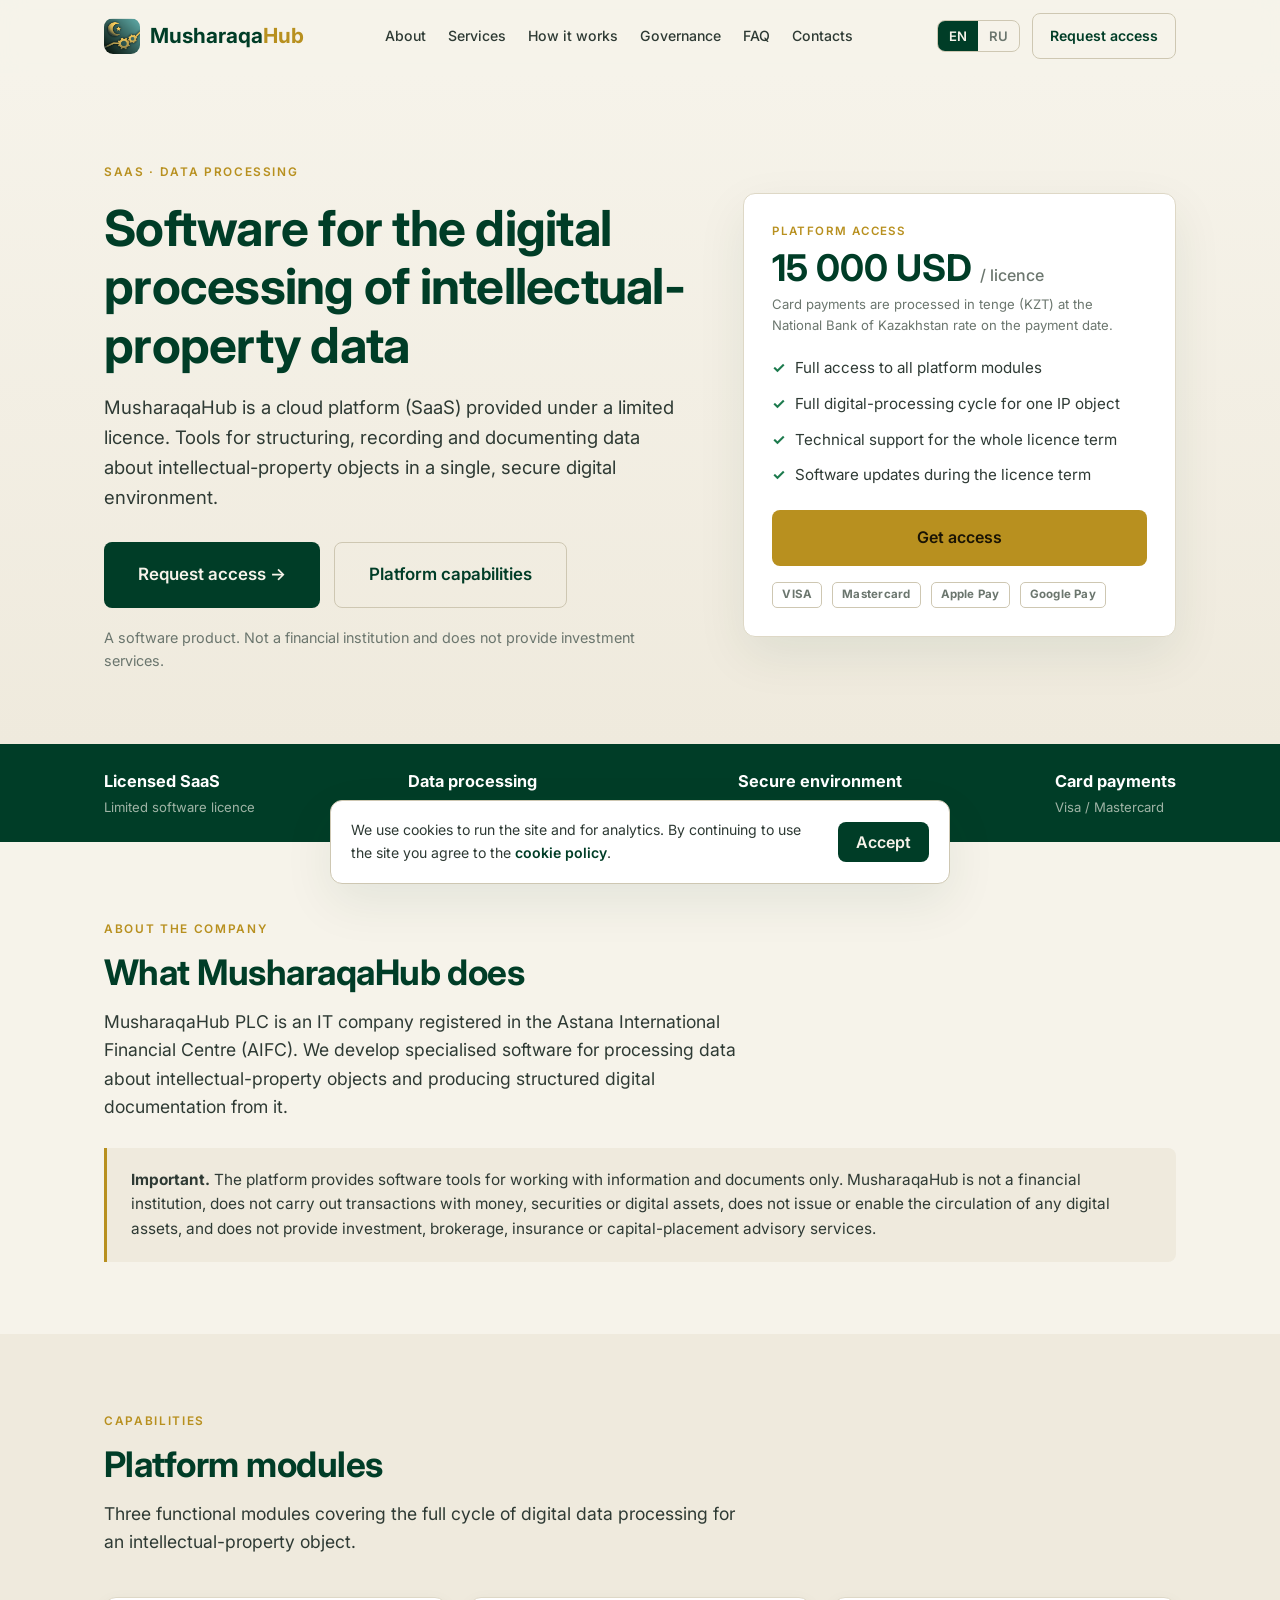
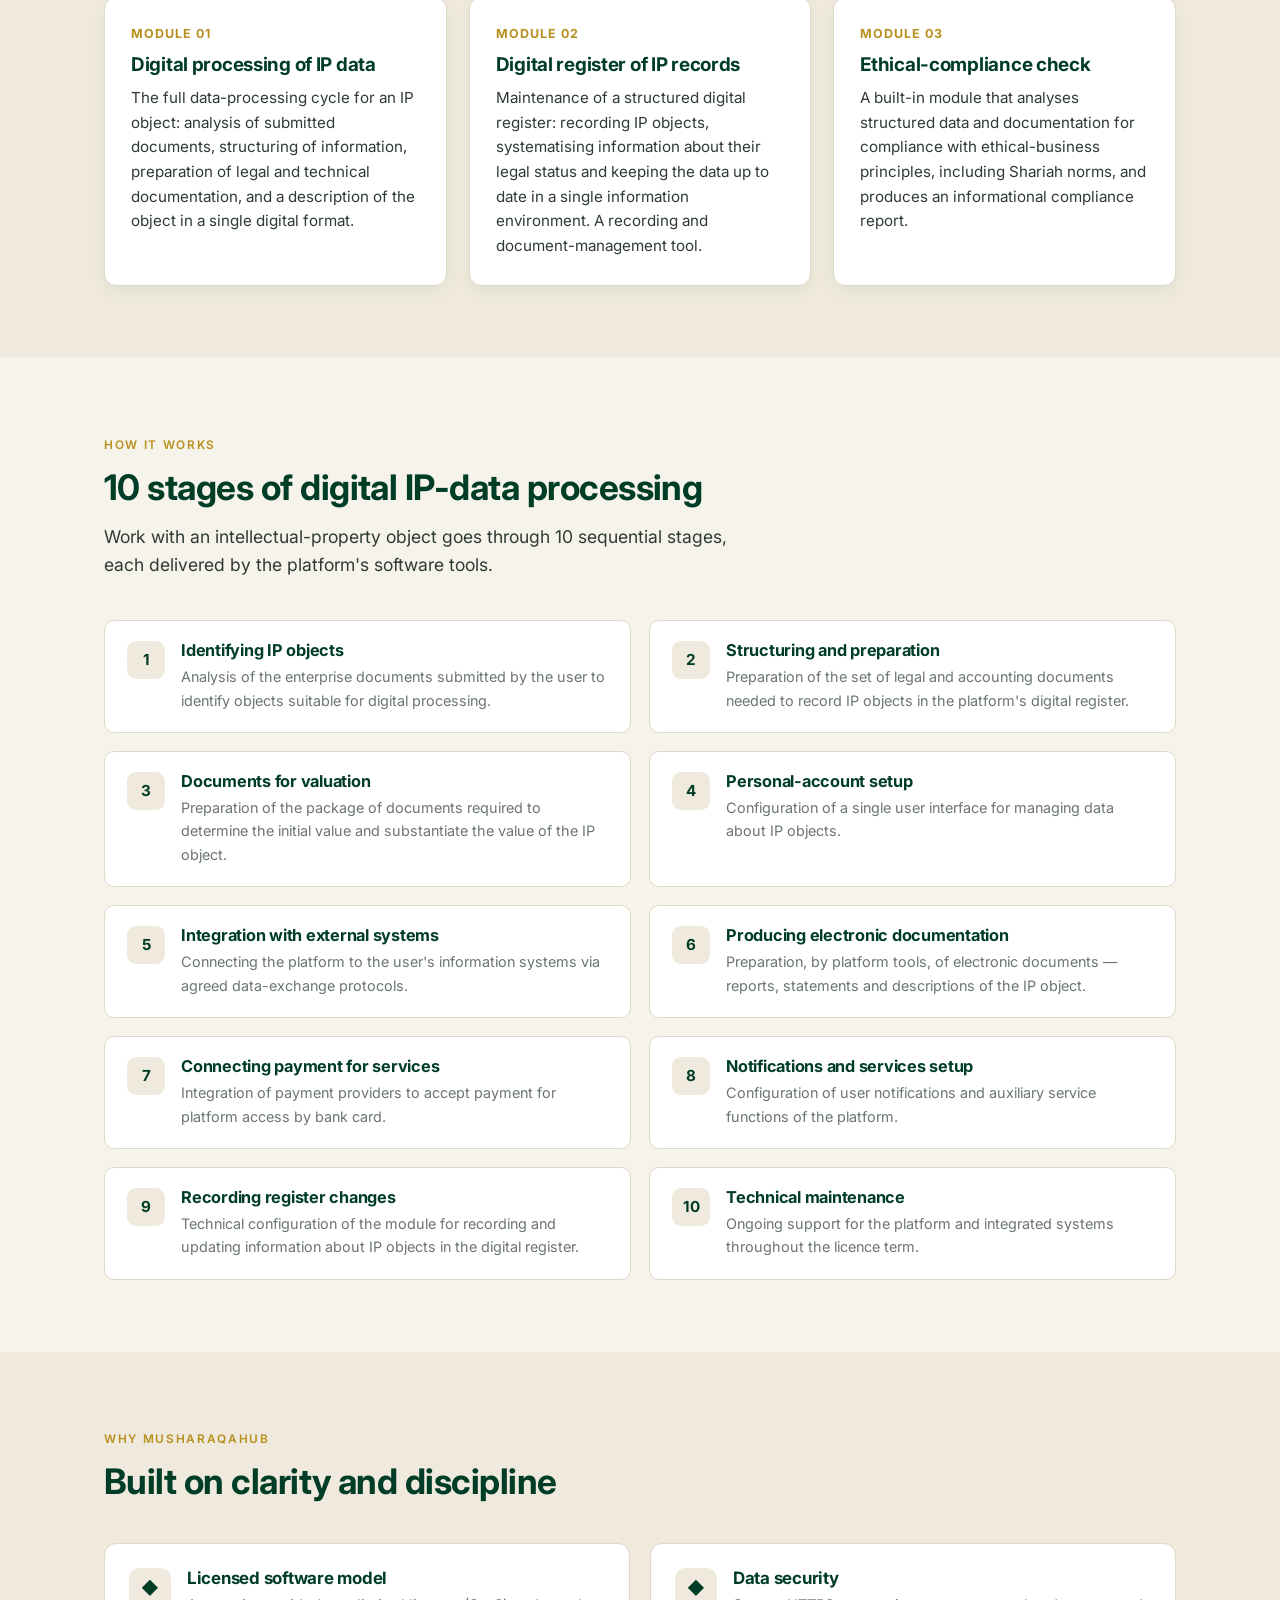
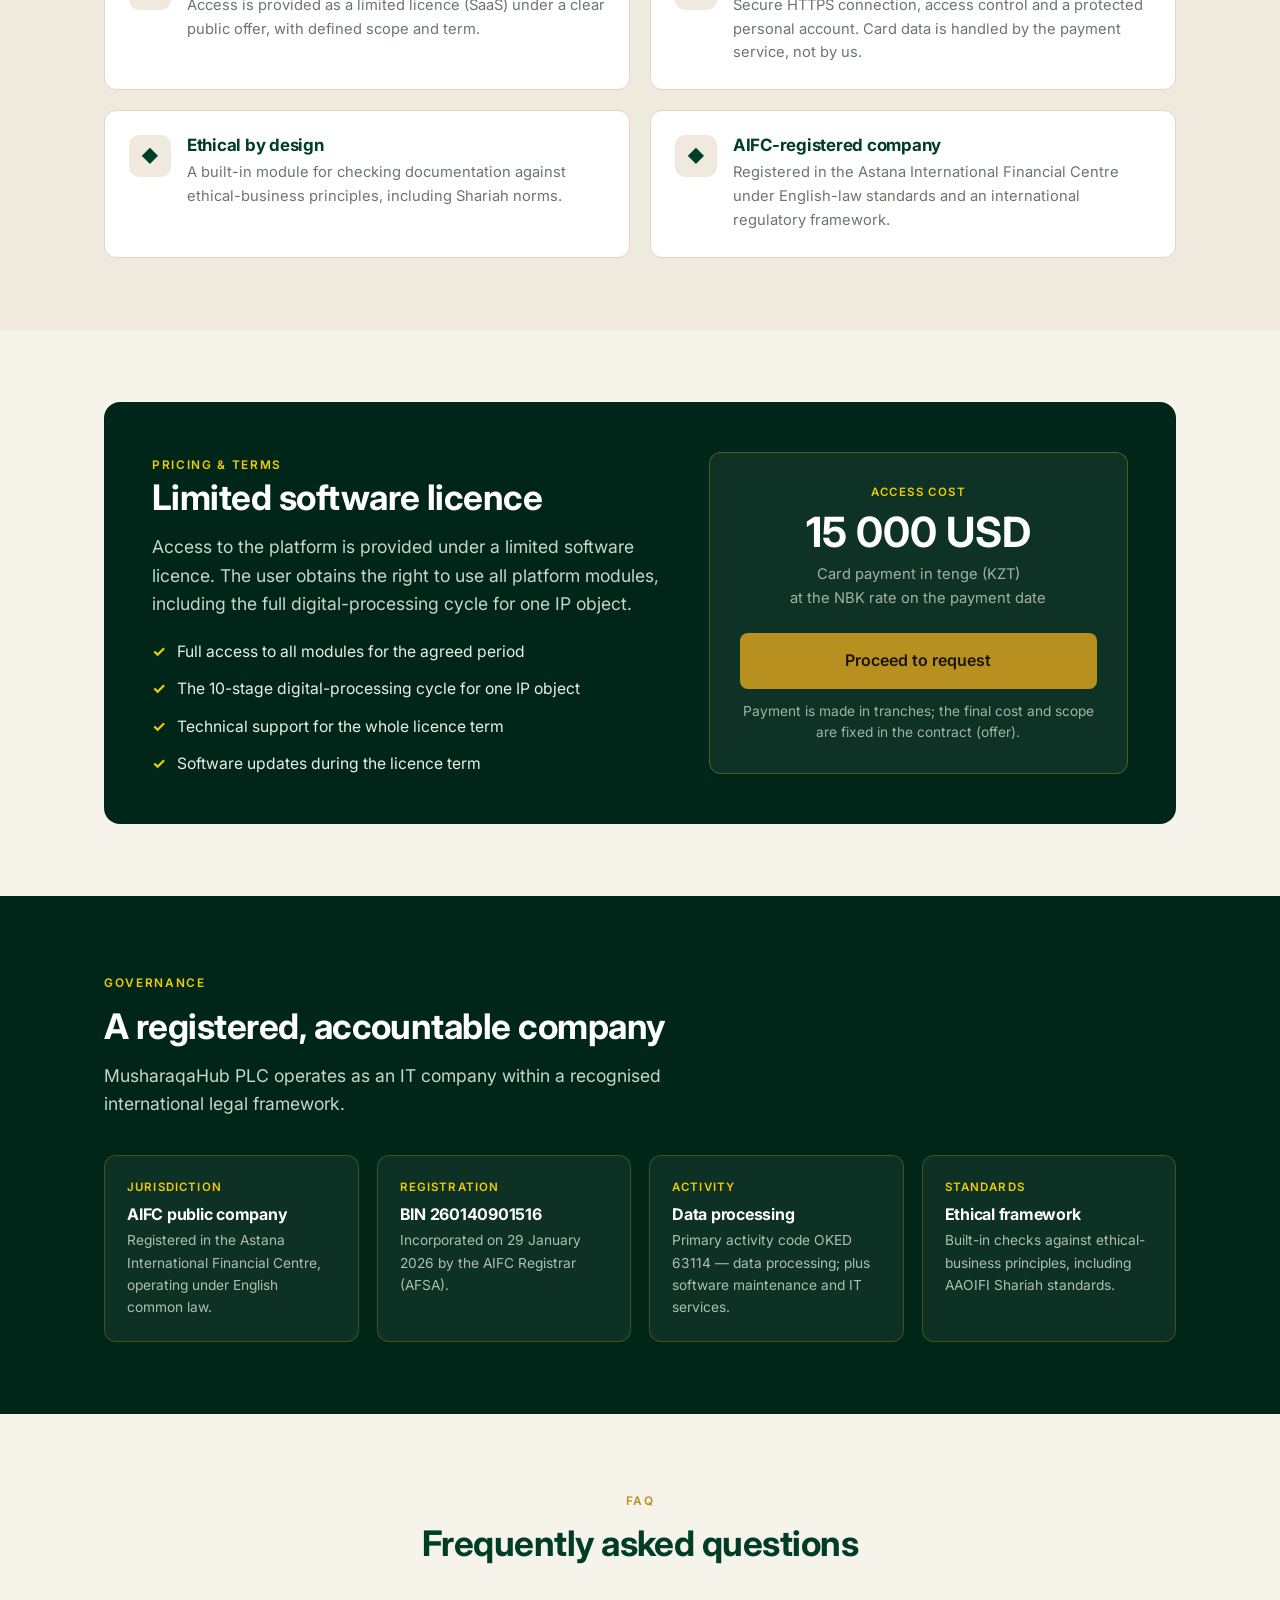
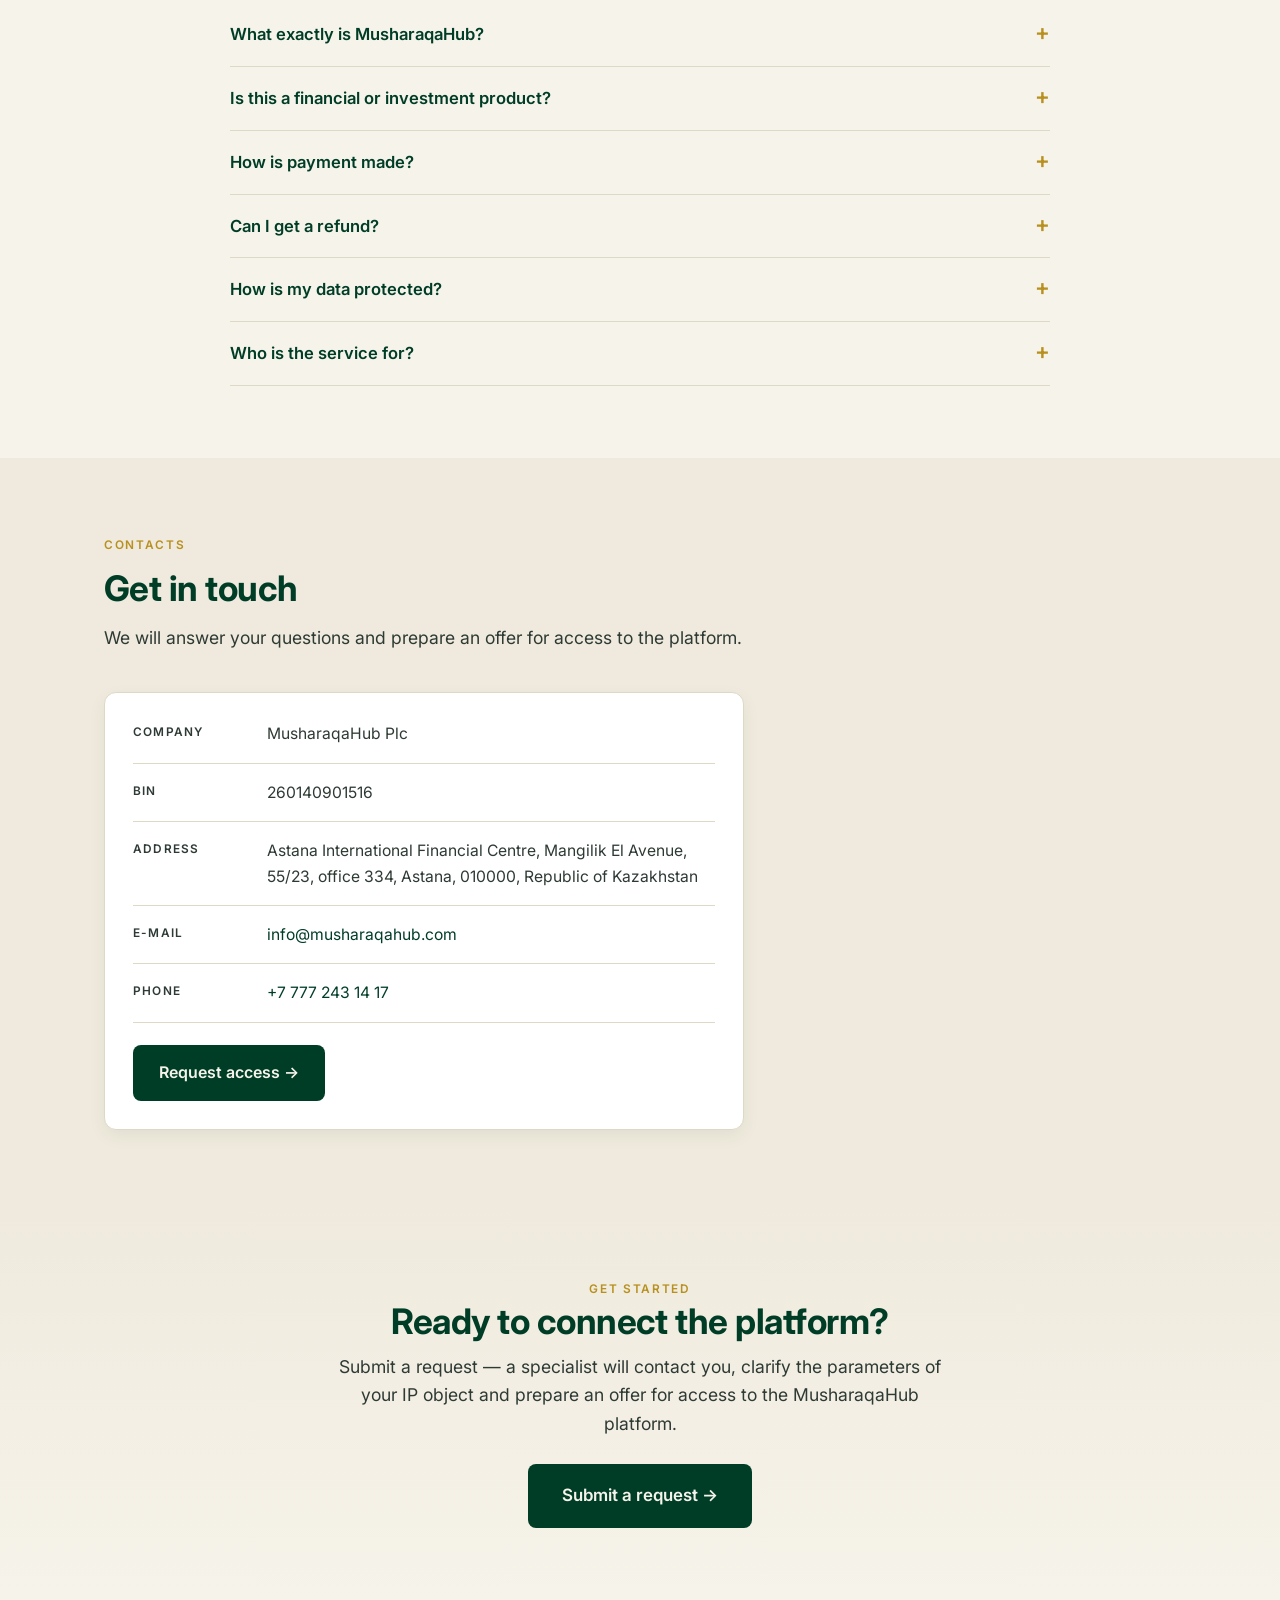
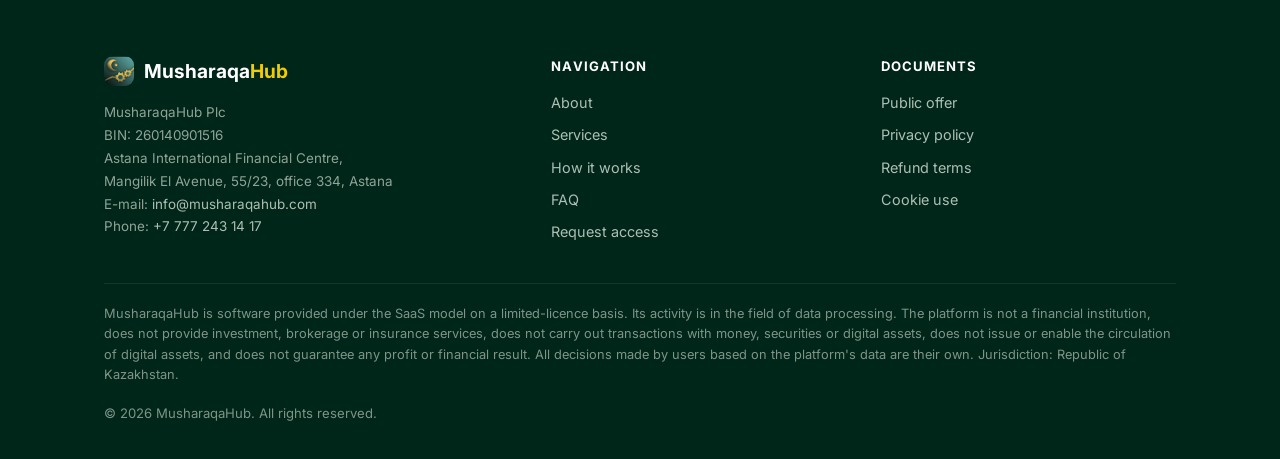
==== index.html @ 83fa915f "Add files via upload" ====
<!doctype html>
<html lang="en">
<head>
<meta charset="utf-8">
<meta name="viewport" content="width=device-width, initial-scale=1">
<title data-i18n="meta.title">MusharaqaHub — Software for data processing and IP structuring</title>
<meta name="description" data-i18n-meta="meta.desc" content="MusharaqaHub is cloud software (SaaS) for structuring, recording and documenting data about intellectual-property objects in a single secure environment.">
<link rel="icon" href="logo-icon.png" type="image/png">
<link rel="preconnect" href="https://fonts.googleapis.com">
<link rel="preconnect" href="https://fonts.gstatic.com" crossorigin>
<link href="https://fonts.googleapis.com/css2?family=Inter:wght@400;500;600;700&display=swap" rel="stylesheet">
<link rel="stylesheet" href="styles.css">
<meta property="og:title" content="MusharaqaHub — Software for data processing and IP structuring">
<meta property="og:description" content="Cloud SaaS for structuring and documenting data about intellectual-property objects.">
<meta property="og:type" content="website">
<meta property="og:url" content="https://www.musharaqahub.com/">
</head>
<body>

<header class="site" id="top">
  <div class="shell nav">
    <a href="#top" class="brand"><img class="mark" src="logo-icon.png" alt=""><span class="bn">Musharaqa<b>Hub</b></span></a>
    <nav class="nav-links" id="navlinks">
      <a href="#about" data-i18n="nav.about">About</a>
      <a href="#services" data-i18n="nav.services">Services</a>
      <a href="#process" data-i18n="nav.process">How it works</a>
      <a href="#governance" data-i18n="nav.governance">Governance</a>
      <a href="#faq" data-i18n="nav.faq">FAQ</a>
      <a href="#contacts" data-i18n="nav.contacts">Contacts</a>
    </nav>
    <div class="nav-cta">
      <div class="lang-switch">
        <button type="button" data-lang="en" class="active" onclick="setLang('en')">EN</button>
        <button type="button" data-lang="ru" onclick="setLang('ru')">RU</button>
      </div>
      <a href="order.html" class="btn btn-ghost" data-i18n="nav.cta">Request access</a>
      <button class="menu-btn" aria-label="Menu" onclick="document.getElementById('navlinks').classList.toggle('open')"><span></span><span></span><span></span></button>
    </div>
  </div>
</header>

<!-- HERO -->
<section class="hero">
  <div class="shell hero-grid">
    <div>
      <span class="eyebrow" data-i18n="hero.eyebrow">SaaS · Data processing</span>
      <h1 data-i18n="hero.h1">Software for the digital processing of intellectual-property data</h1>
      <p class="lead" data-i18n="hero.lead">MusharaqaHub is a cloud platform (SaaS) provided under a limited licence. Tools for structuring, recording and documenting data about intellectual-property objects in a single, secure digital environment.</p>
      <div class="hero-actions">
        <a href="order.html" class="btn btn-primary btn-lg" data-i18n="hero.cta1">Request access →</a>
        <a href="#services" class="btn btn-ghost btn-lg" data-i18n="hero.cta2">Platform capabilities</a>
      </div>
      <p class="hero-note" data-i18n="hero.note">A software product. Not a financial institution and does not provide investment services.</p>
    </div>
    <div class="hero-card">
      <div class="k" data-i18n="card.k">Platform access</div>
      <div class="price">15 000 USD <small data-i18n="card.per">/ licence</small></div>
      <div class="hint" data-i18n="card.cur">Card payments are processed in tenge (KZT) at the National Bank of Kazakhstan rate on the payment date.</div>
      <ul>
        <li data-i18n="card.li1">Full access to all platform modules</li>
        <li data-i18n="card.li2">Full digital-processing cycle for one IP object</li>
        <li data-i18n="card.li3">Technical support for the whole licence term</li>
        <li data-i18n="card.li4">Software updates during the licence term</li>
      </ul>
      <a href="order.html" class="btn btn-gold btn-block" data-i18n="card.btn">Get access</a>
      <div class="pay-badges"><span class="pb">VISA</span><span class="pb">Mastercard</span><span class="pb">Apple&nbsp;Pay</span><span class="pb">Google&nbsp;Pay</span></div>
    </div>
  </div>
</section>

<!-- TRUST STRIP -->
<div class="strip">
  <div class="shell">
    <div class="item"><b data-i18n="strip.1t">Licensed SaaS</b><span data-i18n="strip.1s">Limited software licence</span></div>
    <div class="item"><b data-i18n="strip.2t">Data processing</b><span data-i18n="strip.2s">Structuring & documentation</span></div>
    <div class="item"><b data-i18n="strip.3t">Secure environment</b><span data-i18n="strip.3s">HTTPS, access control</span></div>
    <div class="item"><b data-i18n="strip.4t">Card payments</b><span data-i18n="strip.4s">Visa / Mastercard</span></div>
  </div>
</div>

<!-- ABOUT -->
<section id="about">
  <div class="shell">
    <div class="block-head">
      <span class="eyebrow" data-i18n="about.eyebrow">About the company</span>
      <h2 data-i18n="about.h2">What MusharaqaHub does</h2>
      <p class="lead" data-i18n="about.lead">MusharaqaHub PLC is an IT company registered in the Astana International Financial Centre (AIFC). We develop specialised software for processing data about intellectual-property objects and producing structured digital documentation from it.</p>
    </div>
    <div class="callout">
      <p data-i18n="about.callout"><strong>Important.</strong> The platform provides software tools for working with information and documents only. MusharaqaHub is not a financial institution, does not carry out transactions with money, securities or digital assets, does not issue or enable the circulation of any digital assets, and does not provide investment, brokerage, insurance or capital-placement advisory services.</p>
    </div>
  </div>
</section>

<!-- SERVICES -->
<section id="services" style="background:var(--paper-2)">
  <div class="shell">
    <div class="block-head">
      <span class="eyebrow" data-i18n="serv.eyebrow">Capabilities</span>
      <h2 data-i18n="serv.h2">Platform modules</h2>
      <p class="lead" data-i18n="serv.lead">Three functional modules covering the full cycle of digital data processing for an intellectual-property object.</p>
    </div>
    <div class="cards">
      <div class="card">
        <div class="num" data-i18n="serv.m1n">MODULE 01</div>
        <h3 data-i18n="serv.m1h">Digital processing of IP data</h3>
        <p data-i18n="serv.m1p">The full data-processing cycle for an IP object: analysis of submitted documents, structuring of information, preparation of legal and technical documentation, and a description of the object in a single digital format.</p>
      </div>
      <div class="card">
        <div class="num" data-i18n="serv.m2n">MODULE 02</div>
        <h3 data-i18n="serv.m2h">Digital register of IP records</h3>
        <p data-i18n="serv.m2p">Maintenance of a structured digital register: recording IP objects, systematising information about their legal status and keeping the data up to date in a single information environment. A recording and document-management tool.</p>
      </div>
      <div class="card">
        <div class="num" data-i18n="serv.m3n">MODULE 03</div>
        <h3 data-i18n="serv.m3h">Ethical-compliance check</h3>
        <p data-i18n="serv.m3p">A built-in module that analyses structured data and documentation for compliance with ethical-business principles, including Shariah norms, and produces an informational compliance report.</p>
      </div>
    </div>
  </div>
</section>

<!-- PROCESS -->
<section id="process">
  <div class="shell">
    <div class="block-head">
      <span class="eyebrow" data-i18n="proc.eyebrow">How it works</span>
      <h2 data-i18n="proc.h2">10 stages of digital IP-data processing</h2>
      <p class="lead" data-i18n="proc.lead">Work with an intellectual-property object goes through 10 sequential stages, each delivered by the platform's software tools.</p>
    </div>
    <div class="steps">
      <div class="step"><div class="n">1</div><div><h3 data-i18n="proc.s1h">Identifying IP objects</h3><p data-i18n="proc.s1p">Analysis of the enterprise documents submitted by the user to identify objects suitable for digital processing.</p></div></div>
      <div class="step"><div class="n">2</div><div><h3 data-i18n="proc.s2h">Structuring and preparation</h3><p data-i18n="proc.s2p">Preparation of the set of legal and accounting documents needed to record IP objects in the platform's digital register.</p></div></div>
      <div class="step"><div class="n">3</div><div><h3 data-i18n="proc.s3h">Documents for valuation</h3><p data-i18n="proc.s3p">Preparation of the package of documents required to determine the initial value and substantiate the value of the IP object.</p></div></div>
      <div class="step"><div class="n">4</div><div><h3 data-i18n="proc.s4h">Personal-account setup</h3><p data-i18n="proc.s4p">Configuration of a single user interface for managing data about IP objects.</p></div></div>
      <div class="step"><div class="n">5</div><div><h3 data-i18n="proc.s5h">Integration with external systems</h3><p data-i18n="proc.s5p">Connecting the platform to the user's information systems via agreed data-exchange protocols.</p></div></div>
      <div class="step"><div class="n">6</div><div><h3 data-i18n="proc.s6h">Producing electronic documentation</h3><p data-i18n="proc.s6p">Preparation, by platform tools, of electronic documents — reports, statements and descriptions of the IP object.</p></div></div>
      <div class="step"><div class="n">7</div><div><h3 data-i18n="proc.s7h">Connecting payment for services</h3><p data-i18n="proc.s7p">Integration of payment providers to accept payment for platform access by bank card.</p></div></div>
      <div class="step"><div class="n">8</div><div><h3 data-i18n="proc.s8h">Notifications and services setup</h3><p data-i18n="proc.s8p">Configuration of user notifications and auxiliary service functions of the platform.</p></div></div>
      <div class="step"><div class="n">9</div><div><h3 data-i18n="proc.s9h">Recording register changes</h3><p data-i18n="proc.s9p">Technical configuration of the module for recording and updating information about IP objects in the digital register.</p></div></div>
      <div class="step"><div class="n">10</div><div><h3 data-i18n="proc.s10h">Technical maintenance</h3><p data-i18n="proc.s10p">Ongoing support for the platform and integrated systems throughout the licence term.</p></div></div>
    </div>
  </div>
</section>

<!-- WHY -->
<section id="why" style="background:var(--paper-2)">
  <div class="shell">
    <div class="block-head">
      <span class="eyebrow" data-i18n="why.eyebrow">Why MusharaqaHub</span>
      <h2 data-i18n="why.h2">Built on clarity and discipline</h2>
    </div>
    <div class="why-grid">
      <div class="why-item"><div class="ic">◆</div><div><h3 data-i18n="why.1h">Licensed software model</h3><p data-i18n="why.1p">Access is provided as a limited licence (SaaS) under a clear public offer, with defined scope and term.</p></div></div>
      <div class="why-item"><div class="ic">◆</div><div><h3 data-i18n="why.2h">Data security</h3><p data-i18n="why.2p">Secure HTTPS connection, access control and a protected personal account. Card data is handled by the payment service, not by us.</p></div></div>
      <div class="why-item"><div class="ic">◆</div><div><h3 data-i18n="why.3h">Ethical by design</h3><p data-i18n="why.3p">A built-in module for checking documentation against ethical-business principles, including Shariah norms.</p></div></div>
      <div class="why-item"><div class="ic">◆</div><div><h3 data-i18n="why.4h">AIFC-registered company</h3><p data-i18n="why.4p">Registered in the Astana International Financial Centre under English-law standards and an international regulatory framework.</p></div></div>
    </div>
  </div>
</section>

<!-- PRICE -->
<section id="price">
  <div class="shell">
    <div class="price-wrap">
      <div>
        <span class="eyebrow" style="color:var(--gold-soft)" data-i18n="price.eyebrow">Pricing & terms</span>
        <h2 data-i18n="price.h2">Limited software licence</h2>
        <p class="lead" data-i18n="price.lead">Access to the platform is provided under a limited software licence. The user obtains the right to use all platform modules, including the full digital-processing cycle for one IP object.</p>
        <ul>
          <li data-i18n="price.li1">Full access to all modules for the agreed period</li>
          <li data-i18n="price.li2">The 10-stage digital-processing cycle for one IP object</li>
          <li data-i18n="price.li3">Technical support for the whole licence term</li>
          <li data-i18n="price.li4">Software updates during the licence term</li>
        </ul>
      </div>
      <div class="price-box">
        <div class="k" style="color:var(--gold-soft);font-size:.72rem;letter-spacing:.12em;text-transform:uppercase;font-weight:600" data-i18n="price.boxk">Access cost</div>
        <div class="big" style="margin-top:10px">15 000 USD</div>
        <div class="cur" data-i18n="price.boxcur">Card payment in tenge (KZT)<br>at the NBK rate on the payment date</div>
        <a href="order.html" class="btn btn-gold btn-block" data-i18n="price.boxbtn">Proceed to request</a>
        <div class="small" style="color:#9FB4A6;margin-top:12px" data-i18n="price.boxnote">Payment is made in tranches; the final cost and scope are fixed in the contract (offer).</div>
      </div>
    </div>
  </div>
</section>

<!-- GOVERNANCE -->
<section id="governance" class="gov">
  <div class="shell">
    <div class="block-head">
      <span class="eyebrow" style="color:var(--gold-soft)" data-i18n="gov.eyebrow">Governance</span>
      <h2 data-i18n="gov.h2">A registered, accountable company</h2>
      <p class="lead" data-i18n="gov.lead">MusharaqaHub PLC operates as an IT company within a recognised international legal framework.</p>
    </div>
    <div class="gov-grid">
      <div class="gov-card"><div class="k" data-i18n="gov.c1k">Jurisdiction</div><h3 data-i18n="gov.c1h">AIFC public company</h3><p data-i18n="gov.c1p">Registered in the Astana International Financial Centre, operating under English common law.</p></div>
      <div class="gov-card"><div class="k" data-i18n="gov.c2k">Registration</div><h3 data-i18n="gov.c2h">BIN 260140901516</h3><p data-i18n="gov.c2p">Incorporated on 29 January 2026 by the AIFC Registrar (AFSA).</p></div>
      <div class="gov-card"><div class="k" data-i18n="gov.c3k">Activity</div><h3 data-i18n="gov.c3h">Data processing</h3><p data-i18n="gov.c3p">Primary activity code OKED 63114 — data processing; plus software maintenance and IT services.</p></div>
      <div class="gov-card"><div class="k" data-i18n="gov.c4k">Standards</div><h3 data-i18n="gov.c4h">Ethical framework</h3><p data-i18n="gov.c4p">Built-in checks against ethical-business principles, including AAOIFI Shariah standards.</p></div>
    </div>
  </div>
</section>

<!-- FAQ -->
<section id="faq">
  <div class="shell">
    <div class="block-head" style="text-align:center;margin:0 auto">
      <span class="eyebrow" data-i18n="faq.eyebrow">FAQ</span>
      <h2 data-i18n="faq.h2">Frequently asked questions</h2>
    </div>
    <div class="faq">
      <details><summary data-i18n="faq.q1">What exactly is MusharaqaHub?</summary><p data-i18n="faq.a1">It is cloud software (SaaS) provided under a limited licence. It gives you tools to structure, record and document data about intellectual-property objects. It is a software product, not a financial service.</p></details>
      <details><summary data-i18n="faq.q2">Is this a financial or investment product?</summary><p data-i18n="faq.a2">No. The platform does not carry out transactions with money, securities or digital assets, does not issue or circulate digital assets, and does not provide investment or brokerage services. All decisions a user makes based on the data are their own.</p></details>
      <details><summary data-i18n="faq.q3">How is payment made?</summary><p data-i18n="faq.a3">By bank card (Visa, Mastercard) through internet acquiring. Card payments are processed in tenge (KZT) at the National Bank of Kazakhstan rate on the payment date. Payment can be made in tranches by agreement.</p></details>
      <details><summary data-i18n="faq.q4">Can I get a refund?</summary><p data-i18n="faq.a4">Yes, under the conditions set out in our Refund Terms — in full before access is granted, and pro rata for work already performed thereafter. Refunds are made to the same bank card.</p></details>
      <details><summary data-i18n="faq.q5">How is my data protected?</summary><p data-i18n="faq.a5">Data is transmitted over a secure HTTPS connection with access control and a protected personal account. Bank-card data is handled by the payment service and is not stored by us.</p></details>
      <details><summary data-i18n="faq.q6">Who is the service for?</summary><p data-i18n="faq.a6">Individuals, sole proprietors and companies that need to structure and document data about their intellectual-property objects.</p></details>
    </div>
  </div>
</section>

<!-- CONTACTS -->
<section id="contacts" style="background:var(--paper-2)">
  <div class="shell">
    <div class="block-head">
      <span class="eyebrow" data-i18n="cont.eyebrow">Contacts</span>
      <h2 data-i18n="cont.h2">Get in touch</h2>
      <p class="lead" data-i18n="cont.lead">We will answer your questions and prepare an offer for access to the platform.</p>
    </div>
    <div class="contact-grid">
      <div class="contact-info">
        <div class="row"><div class="k" data-i18n="cont.company">Company</div><div class="v">MusharaqaHub Plc</div></div>
        <div class="row"><div class="k">BIN</div><div class="v">260140901516</div></div>
        <div class="row"><div class="k" data-i18n="cont.addr">Address</div><div class="v" data-i18n="cont.addrv">Astana International Financial Centre, Mangilik El Avenue, 55/23, office 334, Astana, 010000, Republic of Kazakhstan</div></div>
        <div class="row"><div class="k">E-mail</div><div class="v"><a href="mailto:info@musharaqahub.com">info@musharaqahub.com</a></div></div>
        <div class="row"><div class="k" data-i18n="cont.phone">Phone</div><div class="v"><a href="tel:+77772431417">+7 777 243 14 17</a></div></div>
        <div style="margin-top:22px"><a href="order.html" class="btn btn-primary" data-i18n="cont.btn">Request access →</a></div>
      </div>
    </div>
  </div>
</section>

<!-- CTA -->
<section class="cta">
  <div class="shell">
    <span class="eyebrow" data-i18n="cta.eyebrow">Get started</span>
    <h2 data-i18n="cta.h2">Ready to connect the platform?</h2>
    <p class="lead" style="margin:10px auto 0" data-i18n="cta.lead">Submit a request — a specialist will contact you, clarify the parameters of your IP object and prepare an offer for access to the MusharaqaHub platform.</p>
    <div style="margin-top:26px"><a href="order.html" class="btn btn-primary btn-lg" data-i18n="cta.btn">Submit a request →</a></div>
  </div>
</section>

<!-- FOOTER -->
<footer class="site">
  <div class="shell">
    <div class="cols">
      <div>
        <div class="brand" style="font-size:1.2rem"><img class="mark" src="logo-icon.png" alt="" style="width:30px;height:30px"><span class="bn">Musharaqa<b style="color:var(--gold-soft)">Hub</b></span></div>
        <p class="reqs">
          MusharaqaHub Plc<br>
          BIN: 260140901516<br>
          <span data-i18n="foot.addr">Astana International Financial Centre,<br>Mangilik El Avenue, 55/23, office 334, Astana</span><br>
          E-mail: <a href="mailto:info@musharaqahub.com" style="display:inline">info@musharaqahub.com</a><br>
          <span data-i18n="foot.tel">Phone</span>: <a href="tel:+77772431417" style="display:inline">+7 777 243 14 17</a>
        </p>
      </div>
      <div>
        <h4 data-i18n="foot.nav">Navigation</h4>
        <a href="#about" data-i18n="nav.about">About</a>
        <a href="#services" data-i18n="nav.services">Services</a>
        <a href="#process" data-i18n="nav.process">How it works</a>
        <a href="#faq" data-i18n="nav.faq">FAQ</a>
        <a href="order.html" data-i18n="nav.cta">Request access</a>
      </div>
      <div>
        <h4 data-i18n="foot.docs">Documents</h4>
        <a href="oferta.html" data-i18n="foot.offer">Public offer</a>
        <a href="privacy.html" data-i18n="foot.privacy">Privacy policy</a>
        <a href="refund.html" data-i18n="foot.refund">Refund terms</a>
        <a href="privacy.html#cookie" data-i18n="foot.cookie">Cookie use</a>
      </div>
    </div>
    <p class="disclaimer" data-i18n="foot.disc">MusharaqaHub is software provided under the SaaS model on a limited-licence basis. Its activity is in the field of data processing. The platform is not a financial institution, does not provide investment, brokerage or insurance services, does not carry out transactions with money, securities or digital assets, does not issue or enable the circulation of digital assets, and does not guarantee any profit or financial result. All decisions made by users based on the platform's data are their own. Jurisdiction: Republic of Kazakhstan.</p>
    <p class="copy">© 2026 MusharaqaHub. <span data-i18n="foot.rights">All rights reserved.</span></p>
  </div>
</footer>

<div class="cookie" id="cookie">
  <span data-i18n="cookie.txt">We use cookies to run the site and for analytics. By continuing to use the site you agree to the <a href="privacy.html#cookie" style="color:var(--ink);font-weight:600">cookie policy</a>.</span>
  <button class="btn btn-primary" onclick="acceptCookie()" data-i18n="cookie.btn">Accept</button>
</div>

<script>
const RU = {
 "meta.title":"MusharaqaHub — ПО для обработки данных и структурирования ИС",
 "meta.desc":"MusharaqaHub — облачное ПО (SaaS) для структурирования, учёта и документирования данных об объектах интеллектуальной собственности в единой защищённой среде.",
 "nav.about":"О компании","nav.services":"Услуги","nav.process":"Как работает","nav.governance":"Правовой статус","nav.faq":"FAQ","nav.contacts":"Контакты","nav.cta":"Оставить заявку",
 "hero.eyebrow":"SaaS · Обработка данных",
 "hero.h1":"Программное обеспечение для цифровой обработки данных об интеллектуальной собственности",
 "hero.lead":"MusharaqaHub — облачная платформа (SaaS), предоставляемая по модели ограниченной лицензии. Инструменты для структурирования, учёта и документирования данных об объектах интеллектуальной собственности в единой защищённой цифровой среде.",
 "hero.cta1":"Оставить заявку →","hero.cta2":"Возможности платформы",
 "hero.note":"Программный продукт. Не является финансовой организацией и не оказывает инвестиционных услуг.",
 "card.k":"Доступ к платформе","card.per":"/ лицензия",
 "card.cur":"Оплата банковской картой проводится в тенге (KZT) по курсу Национального Банка РК на дату платежа.",
 "card.li1":"Полный доступ ко всем модулям платформы","card.li2":"Полный цикл цифровой обработки одного объекта ИС","card.li3":"Техническая поддержка на весь срок лицензии","card.li4":"Обновления ПО в течение срока лицензии",
 "card.btn":"Оформить доступ",
 "strip.1t":"SaaS по лицензии","strip.1s":"Ограниченная лицензия на ПО","strip.2t":"Обработка данных","strip.2s":"Структурирование и документооборот","strip.3t":"Защищённая среда","strip.3s":"HTTPS, разграничение доступа","strip.4t":"Оплата картой","strip.4s":"Visa / Mastercard",
 "about.eyebrow":"О компании","about.h2":"Чем занимается MusharaqaHub",
 "about.lead":"MusharaqaHUB PLC — IT-компания, зарегистрированная в Международном финансовом центре «Астана» (МФЦА). Мы разрабатываем специализированное программное обеспечение для обработки данных об объектах интеллектуальной собственности и формирования на их основе структурированной цифровой документации.",
 "about.callout":"<strong>Важно.</strong> Платформа предоставляет исключительно программные инструменты для работы с информацией и документами. MusharaqaHub не является финансовой организацией, не осуществляет операций с денежными средствами, ценными бумагами или цифровыми активами, не выпускает и не обеспечивает оборот цифровых активов и не оказывает инвестиционных, брокерских, страховых или консультационных услуг в сфере размещения капитала.",
 "serv.eyebrow":"Возможности","serv.h2":"Модули платформы","serv.lead":"Три функциональных модуля для полного цикла цифровой обработки данных об объекте интеллектуальной собственности.",
 "serv.m1n":"МОДУЛЬ 01","serv.m1h":"Цифровая обработка данных об ИС","serv.m1p":"Полный цикл обработки данных об объекте ИС: анализ предоставленных документов, структурирование информации, подготовка юридической и технической документации, формирование описания объекта в едином цифровом формате.",
 "serv.m2n":"МОДУЛЬ 02","serv.m2h":"Цифровой реестр сведений об ИС","serv.m2p":"Ведение структурированного цифрового реестра: учёт объектов ИС, систематизация сведений об их правовом статусе и актуализация данных в единой информационной среде. Инструмент учёта и документооборота.",
 "serv.m3n":"МОДУЛЬ 03","serv.m3h":"Проверка на соответствие нормам этики","serv.m3p":"Встроенный модуль анализа структурированных данных и документации на соответствие принципам этичного ведения деятельности, включая нормы Шариата, с формированием информационного отчёта о соответствии.",
 "proc.eyebrow":"Как работает","proc.h2":"10 этапов цифровой обработки данных об ИС","proc.lead":"Работа с объектом интеллектуальной собственности проходит через 10 последовательных этапов, каждый из которых реализуется программными средствами платформы.",
 "proc.s1h":"Выявление объектов ИС","proc.s1p":"Анализ предоставленных пользователем документов предприятия для определения объектов, подходящих для цифровой обработки.",
 "proc.s2h":"Структурирование и подготовка","proc.s2p":"Формирование комплекта юридической и учётной документации для внесения сведений об объектах ИС в цифровой реестр платформы.",
 "proc.s3h":"Подготовка документов для оценки","proc.s3p":"Формирование пакета документов, необходимых для определения первоначальной и обоснования стоимости объекта ИС.",
 "proc.s4h":"Настройка личного кабинета","proc.s4p":"Настройка единого пользовательского интерфейса для управления данными об объектах ИС.",
 "proc.s5h":"Интеграция с внешними системами","proc.s5p":"Подключение платформы к информационным системам пользователя по согласованным протоколам обмена данными.",
 "proc.s6h":"Формирование электронной документации","proc.s6p":"Подготовка средствами платформы электронных документов — отчётов, выписок и описаний об объекте ИС.",
 "proc.s7h":"Подключение оплаты услуг","proc.s7p":"Интеграция платёжных провайдеров для приёма оплаты доступа к платформе банковскими картами.",
 "proc.s8h":"Настройка уведомлений и сервисов","proc.s8p":"Конфигурация пользовательских уведомлений и вспомогательных сервисных функций платформы.",
 "proc.s9h":"Учёт изменений в реестре","proc.s9p":"Техническая настройка модуля для учёта и актуализации сведений об объектах ИС в цифровом реестре.",
 "proc.s10h":"Техническое сопровождение","proc.s10p":"Постоянная поддержка работоспособности платформы и интегрированных систем в течение срока действия лицензии.",
 "why.eyebrow":"Почему MusharaqaHub","why.h2":"Построено на ясности и дисциплине",
 "why.1h":"Лицензионная модель ПО","why.1p":"Доступ предоставляется как ограниченная лицензия (SaaS) по прозрачной публичной оферте, с определённым объёмом и сроком.",
 "why.2h":"Безопасность данных","why.2p":"Защищённое соединение HTTPS, разграничение доступа и защищённый личный кабинет. Данные карты обрабатывает платёжный сервис, а не мы.",
 "why.3h":"Этичность по умолчанию","why.3p":"Встроенный модуль проверки документации на соответствие принципам этичного ведения деятельности, включая нормы Шариата.",
 "why.4h":"Компания в МФЦА","why.4p":"Зарегистрирована в Международном финансовом центре «Астана» по стандартам английского права в международной регуляторной среде.",
 "price.eyebrow":"Стоимость и условия","price.h2":"Ограниченная лицензия на ПО","price.lead":"Доступ к платформе предоставляется на условиях ограниченной лицензии на программное обеспечение. Пользователь получает право использования всех модулей платформы, включая полный цикл цифровой обработки данных одного объекта ИС.",
 "price.li1":"Полный доступ ко всем модулям на согласованный период","price.li2":"10 этапов цифровой обработки одного объекта ИС","price.li3":"Техническое сопровождение на весь срок лицензии","price.li4":"Обновления программного обеспечения в течение срока лицензии",
 "price.boxk":"Стоимость доступа","price.boxcur":"Оплата банковской картой — в тенге (KZT)<br>по курсу НБ РК на дату платежа","price.boxbtn":"Перейти к оформлению","price.boxnote":"Оплата производится траншами; итоговая стоимость и состав услуг фиксируются в договоре (оферте).",
 "gov.eyebrow":"Правовой статус","gov.h2":"Зарегистрированная и подотчётная компания","gov.lead":"MusharaqaHUB PLC действует как IT-компания в признанной международной правовой среде.",
 "gov.c1k":"Юрисдикция","gov.c1h":"Публичная компания МФЦА","gov.c1p":"Зарегистрирована в Международном финансовом центре «Астана», действует по нормам английского общего права.",
 "gov.c2k":"Регистрация","gov.c2h":"БИН 260140901516","gov.c2p":"Зарегистрирована 29 января 2026 года Регистратором МФЦА (AFSA).",
 "gov.c3k":"Деятельность","gov.c3h":"Обработка данных","gov.c3p":"Основной ОКЭД 63114 — обработка данных; также сопровождение ПО и ИТ-услуги.",
 "gov.c4k":"Стандарты","gov.c4h":"Этическая основа","gov.c4p":"Встроенные проверки на соответствие принципам этичного ведения деятельности, включая стандарты Шариата AAOIFI.",
 "faq.eyebrow":"FAQ","faq.h2":"Частые вопросы",
 "faq.q1":"Что такое MusharaqaHub?","faq.a1":"Это облачное программное обеспечение (SaaS), предоставляемое по ограниченной лицензии. Оно даёт инструменты для структурирования, учёта и документирования данных об объектах интеллектуальной собственности. Это программный продукт, а не финансовая услуга.",
 "faq.q2":"Это финансовый или инвестиционный продукт?","faq.a2":"Нет. Платформа не осуществляет операций с денежными средствами, ценными бумагами или цифровыми активами, не выпускает и не обращает цифровые активы и не оказывает инвестиционных или брокерских услуг. Все решения пользователь принимает самостоятельно.",
 "faq.q3":"Как производится оплата?","faq.a3":"Банковской картой (Visa, Mastercard) через интернет-эквайринг. Оплата картой проводится в тенге (KZT) по курсу Национального Банка РК на дату платежа. По согласованию возможна оплата траншами.",
 "faq.q4":"Возможен ли возврат?","faq.a4":"Да, на условиях, изложенных в «Условиях возврата» — в полном объёме до предоставления доступа и пропорционально уже выполненным работам после. Возврат производится на ту же банковскую карту.",
 "faq.q5":"Как защищены мои данные?","faq.a5":"Данные передаются по защищённому соединению HTTPS с разграничением доступа и защищённым личным кабинетом. Данные банковской карты обрабатывает платёжный сервис и не хранятся у нас.",
 "faq.q6":"Для кого эта услуга?","faq.a6":"Для физических лиц, индивидуальных предпринимателей и компаний, которым нужно структурировать и документировать данные об объектах интеллектуальной собственности.",
 "cont.eyebrow":"Контакты","cont.h2":"Свяжитесь с нами","cont.lead":"Ответим на вопросы и подготовим предложение на доступ к платформе.",
 "cont.company":"Компания","cont.addr":"Адрес","cont.addrv":"Международный финансовый центр «Астана», проспект Мангилик Ел, 55/23, офис 334, г. Астана, 010000, Республика Казахстан","cont.phone":"Телефон","cont.btn":"Оставить заявку →",
 "cta.eyebrow":"Начать работу","cta.h2":"Готовы подключить платформу?","cta.lead":"Оставьте заявку — специалист свяжется с вами, уточнит параметры объекта ИС и подготовит предложение на доступ к платформе MusharaqaHub.","cta.btn":"Оформить заявку →",
 "foot.addr":"Международный финансовый центр «Астана»,<br>проспект Мангилик Ел, 55/23, офис 334, Астана","foot.tel":"Тел.",
 "foot.nav":"Навигация","foot.docs":"Документы","foot.offer":"Публичная оферта","foot.privacy":"Политика конфиденциальности","foot.refund":"Условия возврата","foot.cookie":"Использование cookie",
 "foot.disc":"MusharaqaHub — программное обеспечение, предоставляемое по модели SaaS на условиях ограниченной лицензии. Деятельность осуществляется в сфере обработки данных. Платформа не является финансовой организацией, не оказывает инвестиционных, брокерских, страховых услуг, не осуществляет операций с денежными средствами, ценными бумагами или цифровыми активами, не выпускает и не обеспечивает оборот цифровых активов, не гарантирует получение прибыли или иного финансового результата. Все решения, принимаемые пользователями на основе данных платформы, являются их самостоятельными решениями. Юрисдикция: Республика Казахстан.",
 "foot.rights":"Все права защищены.",
 "cookie.txt":"Мы используем файлы cookie для работы сайта и аналитики. Продолжая пользоваться сайтом, вы соглашаетесь с <a href=\"privacy.html#cookie\" style=\"color:var(--ink);font-weight:600\">политикой использования cookie</a>.",
 "cookie.btn":"Принять"
};
function setLang(l){
  document.documentElement.lang=l;
  document.querySelectorAll('[data-i18n]').forEach(el=>{
    const k=el.getAttribute('data-i18n');
    if(l==='ru'){ if(el.getAttribute('data-en')===null) el.setAttribute('data-en',el.innerHTML); if(RU[k]!=null) el.innerHTML=RU[k]; }
    else if(el.getAttribute('data-en')!==null){ el.innerHTML=el.getAttribute('data-en'); }
  });
  const t=document.querySelector('[data-i18n="meta.title"]'); if(t) document.title=t.textContent;
  const md=document.querySelector('[data-i18n-meta="meta.desc"]'); if(md){ if(l==='ru') md.setAttribute('content',RU['meta.desc']); else md.setAttribute('content','MusharaqaHub is cloud software (SaaS) for structuring, recording and documenting data about intellectual-property objects in a single secure environment.'); }
  document.querySelectorAll('.lang-switch button').forEach(b=>b.classList.toggle('active',b.getAttribute('data-lang')===l));
  try{localStorage.setItem('lang',l)}catch(e){}
}
addEventListener('scroll',()=>document.querySelector('header.site').classList.toggle('scrolled',scrollY>8));
function acceptCookie(){try{localStorage.setItem('ck','1')}catch(e){}document.getElementById('cookie').style.display='none'}
try{if(localStorage.getItem('ck'))document.getElementById('cookie').style.display='none'}catch(e){}
try{const sv=localStorage.getItem('lang'); if(sv==='ru') setLang('ru');}catch(e){}
</script>
</body>
</html>
---- styles.css ----
:root{
  --paper:#F6F3EA; --paper-2:#EFEADD; --ink:#003D27; --ink-deep:#002619;
  --gold:#B8901F; --gold-soft:#EFCC04; --body:#2E3A34; --muted:#6B766E;
  --line:#DED8C6; --line-2:#CEC7B2; --ok:#1C7A4D; --warn:#9A6B12;
  --sans:'Inter',-apple-system,BlinkMacSystemFont,'Segoe UI',Roboto,Arial,sans-serif;
  --maxw:1120px; --radius:12px;
  --shadow:0 18px 50px rgba(0,61,39,.08); --shadow-sm:0 6px 18px rgba(0,61,39,.06);
}
*{box-sizing:border-box;margin:0;padding:0}
html{scroll-behavior:smooth}
body{font-family:var(--sans);background:var(--paper);color:var(--body);line-height:1.62;font-size:17px;-webkit-font-smoothing:antialiased;text-rendering:optimizeLegibility}
a{color:var(--ink);text-decoration:none}
img{max-width:100%;display:block}
.shell{max-width:var(--maxw);margin:0 auto;padding:0 24px}
section{padding:72px 0}
h1,h2,h3{color:var(--ink);line-height:1.18;font-weight:700;letter-spacing:-.015em}
h1{font-size:clamp(2rem,4.4vw,3.1rem)}
h2{font-size:clamp(1.55rem,3vw,2.2rem)}
h3{font-size:1.18rem}
p{margin-top:.9rem}
.eyebrow{font-size:.74rem;letter-spacing:.14em;text-transform:uppercase;color:var(--gold);font-weight:600}
.lead{font-size:1.1rem;color:var(--body);max-width:58ch}
.muted{color:var(--muted)}
.small{font-size:.86rem;line-height:1.55}

/* buttons */
.btn{display:inline-flex;align-items:center;gap:.5em;font-family:inherit;font-size:1rem;font-weight:600;cursor:pointer;border:none;border-radius:8px;padding:15px 26px;transition:transform .2s ease,background .2s ease,box-shadow .2s ease;text-align:center;justify-content:center}
.btn-primary{background:var(--ink);color:var(--paper)}
.btn-primary:hover{background:var(--ink-deep);transform:translateY(-2px);box-shadow:var(--shadow-sm)}
.btn-gold{background:var(--gold);color:#1a1405}
.btn-gold:hover{background:var(--gold-soft);transform:translateY(-2px)}
.btn-ghost{background:transparent;color:var(--ink);border:1.5px solid var(--line-2)}
.btn-ghost:hover{border-color:var(--ink);background:rgba(0,61,39,.03)}
.btn-lg{padding:18px 34px;font-size:1.06rem}
.btn-block{display:flex;width:100%}

/* header */
header.site{position:sticky;top:0;z-index:50;background:rgba(246,243,234,.9);backdrop-filter:saturate(140%) blur(12px);border-bottom:1px solid transparent;transition:border-color .3s}
header.site.scrolled{border-bottom-color:var(--line)}
.nav{display:flex;align-items:center;justify-content:space-between;gap:20px;height:72px;flex-wrap:nowrap}
.brand{display:flex;align-items:center;gap:10px;font-weight:700;font-size:1.3rem;color:var(--ink)}
.brand .mark{width:36px;height:36px;border-radius:9px;object-fit:contain;background:transparent;flex:0 0 auto}
.brand .bn{white-space:nowrap}
.brand b{color:var(--gold)}
.nav-links{display:flex;gap:22px;align-items:center;flex-wrap:nowrap}
.nav-links a{font-size:.88rem;color:var(--body);font-weight:500;white-space:nowrap}
.nav-links a:hover{color:var(--ink)}
.nav-cta{display:flex;gap:10px;align-items:center;flex:0 0 auto}
.nav .btn{padding:11px 17px;font-size:.88rem;white-space:nowrap}
.menu-btn{display:none;background:none;border:none;cursor:pointer;padding:8px}
.menu-btn span{display:block;width:24px;height:2px;background:var(--ink);margin:5px 0;border-radius:2px}

/* hero */
.hero{background:linear-gradient(180deg,#F6F3EA 0%,#EFEADD 100%);padding:84px 0 72px}
.hero-grid{display:grid;grid-template-columns:1.15fr .85fr;gap:54px;align-items:center}
.hero h1{margin-top:14px}
.hero .lead{margin-top:18px;font-size:1.16rem}
.hero-actions{display:flex;gap:14px;margin-top:30px;flex-wrap:wrap}
.hero-note{margin-top:18px;font-size:.9rem;color:var(--muted)}
.hero-card{background:#fff;border:1px solid var(--line);border-radius:var(--radius);padding:28px;box-shadow:var(--shadow)}
.hero-card .k{font-size:.72rem;letter-spacing:.12em;text-transform:uppercase;color:var(--gold);font-weight:600}
.hero-card .price{font-size:2.3rem;font-weight:700;color:var(--ink);line-height:1.1;margin-top:8px}
.hero-card .price small{font-size:1rem;color:var(--muted);font-weight:500}
.hero-card ul{list-style:none;margin:20px 0 0;padding:0;display:grid;gap:11px}
.hero-card li{display:flex;gap:10px;font-size:.95rem}
.hero-card li::before{content:"✓";color:var(--ok);font-weight:700;flex:0 0 auto}
.hero-card .btn{margin-top:22px}
.pay-badges{display:flex;gap:10px;align-items:center;margin-top:16px;flex-wrap:wrap}
.pay-badges img,.pay-badges .pb{height:26px}
.pb{display:inline-flex;align-items:center;padding:4px 9px;border:1px solid var(--line-2);border-radius:5px;font-size:.72rem;font-weight:700;color:var(--muted);background:#fff;letter-spacing:.02em}

/* trust strip */
.strip{background:var(--ink);color:#DCE6DD}
.strip .shell{display:flex;gap:40px;flex-wrap:wrap;justify-content:space-between;padding-top:24px;padding-bottom:24px}
.strip .item{display:flex;flex-direction:column;gap:2px}
.strip .item b{color:#fff;font-size:1.02rem}
.strip .item span{font-size:.82rem;color:#9FB4A6}

/* generic blocks */
.block-head{max-width:62ch}
.block-head h2{margin-top:10px}
.cards{display:grid;grid-template-columns:repeat(3,1fr);gap:22px;margin-top:40px}
.card{background:#fff;border:1px solid var(--line);border-radius:var(--radius);padding:26px;box-shadow:var(--shadow-sm);transition:transform .25s ease,box-shadow .25s ease}
.card:hover{transform:translateY(-4px);box-shadow:var(--shadow)}
.card .num{font-size:.78rem;font-weight:700;color:var(--gold);letter-spacing:.08em}
.card h3{margin-top:10px}
.card p{font-size:.95rem;color:var(--body);margin-top:10px}

/* steps */
.steps{display:grid;grid-template-columns:1fr 1fr;gap:18px;margin-top:40px}
.step{display:flex;gap:16px;background:#fff;border:1px solid var(--line);border-radius:10px;padding:20px 22px}
.step .n{flex:0 0 auto;width:38px;height:38px;border-radius:9px;background:var(--paper-2);color:var(--ink);font-weight:700;display:flex;align-items:center;justify-content:center;font-size:.95rem}
.step h3{font-size:1.02rem}
.step p{font-size:.9rem;color:var(--muted);margin-top:5px}

/* about / disclaimer callout */
.callout{background:var(--paper-2);border-left:3px solid var(--gold);border-radius:0 8px 8px 0;padding:20px 24px;margin-top:26px}
.callout p{margin:0;font-size:.96rem}

/* price section */
.price-wrap{background:var(--ink-deep);color:#E7EFE8;border-radius:16px;padding:48px;display:grid;grid-template-columns:1.1fr .9fr;gap:44px;align-items:center}
.price-wrap h2{color:#fff}
.price-wrap .lead{color:#C7D6CC}
.price-wrap ul{list-style:none;margin:20px 0 0;display:grid;gap:12px}
.price-wrap li{display:flex;gap:11px;font-size:.98rem}
.price-wrap li::before{content:"✓";color:var(--gold-soft);font-weight:700}
.price-box{background:rgba(255,255,255,.06);border:1px solid rgba(239,204,4,.28);border-radius:12px;padding:30px;text-align:center}
.price-box .big{font-size:2.6rem;font-weight:700;color:#fff;line-height:1}
.price-box .cur{font-size:.92rem;color:#9FB4A6;margin-top:10px}
.price-box .btn{margin-top:22px}

/* CTA */
.cta{background:linear-gradient(180deg,#EFEADD,#F6F3EA);text-align:center}
.cta .shell{max-width:680px}
.cta h2{margin-bottom:8px}

/* form */
.form-wrap{max-width:760px;margin:0 auto}
.fgroup{margin-top:22px}
.fgroup>label{display:block;font-weight:600;font-size:.95rem;color:var(--ink);margin-bottom:8px}
.hint{font-size:.82rem;color:var(--muted);margin-top:5px}
input[type=text],input[type=email],input[type=tel],select,textarea{width:100%;font-family:inherit;font-size:1rem;color:var(--body);background:#fff;border:1.5px solid var(--line-2);border-radius:9px;padding:13px 15px;transition:border-color .2s}
input:focus,select:focus,textarea:focus{outline:none;border-color:var(--ink)}
textarea{min-height:110px;resize:vertical}
.radio-row,.check-col{display:grid;gap:10px;margin-top:4px}
.opt{display:flex;gap:10px;align-items:flex-start;background:#fff;border:1.5px solid var(--line-2);border-radius:9px;padding:12px 15px;cursor:pointer;transition:border-color .2s,background .2s}
.opt:hover{border-color:var(--ink)}
.opt input{margin-top:3px;flex:0 0 auto}
.opt span{font-size:.94rem}
.grid-2{display:grid;grid-template-columns:1fr 1fr;gap:18px}
.consent{background:var(--paper-2);border:1px solid var(--line);border-radius:10px;padding:18px;margin-top:14px;display:flex;gap:12px;align-items:flex-start}
.consent input{margin-top:4px;flex:0 0 auto;width:18px;height:18px}
.consent label{font-size:.88rem;line-height:1.5}
.form-note{font-size:.84rem;color:var(--muted);margin-top:16px;text-align:center}
.after-steps{list-style:none;counter-reset:a;display:grid;gap:14px;margin-top:20px}
.after-steps li{counter-increment:a;display:flex;gap:14px;font-size:.96rem}
.after-steps li::before{content:counter(a);flex:0 0 auto;width:30px;height:30px;border-radius:50%;background:var(--ink);color:#fff;font-weight:700;display:flex;align-items:center;justify-content:center;font-size:.9rem}

/* footer */
footer.site{background:var(--ink-deep);color:#AdBfB4;padding:56px 0 34px;font-size:.9rem}
footer.site .cols{display:grid;grid-template-columns:1.4fr 1fr 1fr;gap:34px;padding-bottom:30px;border-bottom:1px solid rgba(255,255,255,.08)}
footer .brand{color:#fff;margin-bottom:12px}
footer h4{color:#fff;font-size:.82rem;letter-spacing:.08em;text-transform:uppercase;margin-bottom:14px}
footer a{color:#AdBfB4;display:block;margin-bottom:9px}
footer a:hover{color:#fff}
.reqs{font-size:.84rem;line-height:1.7;color:#8FA498}
.disclaimer{font-size:.8rem;color:#7E9488;margin-top:20px;line-height:1.6}
.copy{margin-top:18px;font-size:.82rem;color:#7E9488}

/* legal pages */
.legal{max-width:820px;margin:0 auto;padding:40px 0}
.legal h1{font-size:2rem;margin-bottom:6px}
.legal h2{font-size:1.25rem;margin-top:34px}
.legal h3{font-size:1.05rem;margin-top:22px}
.legal p,.legal li{font-size:.98rem;margin-top:12px}
.legal ul,.legal ol{margin:10px 0 0 22px}
.legal li{margin-top:8px}
.legal .ph{background:#FFF4CC;color:#7a5a00;padding:1px 6px;border-radius:4px;font-weight:600}
.legal .updated{color:var(--muted);font-size:.88rem}
.backlink{display:inline-flex;gap:7px;align-items:center;color:var(--ink);font-weight:600;font-size:.92rem;margin-bottom:24px}

/* cookie banner */
.cookie{position:fixed;left:16px;right:16px;bottom:16px;max-width:620px;margin:0 auto;background:#fff;border:1px solid var(--line-2);border-radius:12px;box-shadow:var(--shadow);padding:18px 20px;display:flex;gap:16px;align-items:center;z-index:80;font-size:.88rem}
.cookie .btn{padding:10px 18px;flex:0 0 auto}

@media(max-width:900px){
  .hero-grid{grid-template-columns:1fr;gap:34px}
  .cards{grid-template-columns:1fr}
  .steps{grid-template-columns:1fr}
  .price-wrap{grid-template-columns:1fr;padding:32px;gap:28px}
  .grid-2{grid-template-columns:1fr}
  footer.site .cols{grid-template-columns:1fr;gap:26px}
}
/* nav collapses earlier so RU labels never cram onto two lines */
@media(max-width:1080px){
  .nav-links{display:none}
  .nav-links.open{display:flex;position:absolute;top:72px;left:0;right:0;flex-direction:column;background:var(--paper);border-bottom:1px solid var(--line);padding:18px 24px;gap:16px}
  .menu-btn{display:block}
  .nav-cta .btn-ghost{display:none}
}
@media(max-width:560px){
  body{font-size:16px}
  section{padding:54px 0}
  .price-box .big{font-size:2.1rem}
}

/* ===== main-site additions ===== */
.lang-switch{display:inline-flex;border:1.5px solid var(--line-2);border-radius:8px;overflow:hidden;margin-left:4px}
.lang-switch button{font-family:inherit;font-size:.82rem;font-weight:600;padding:7px 11px;border:none;background:transparent;color:var(--muted);cursor:pointer;transition:background .2s,color .2s}
.lang-switch button.active{background:var(--ink);color:var(--paper)}
.nav-cta{gap:12px}

/* advantages / why */
.why-grid{display:grid;grid-template-columns:repeat(2,1fr);gap:20px;margin-top:40px}
.why-item{display:flex;gap:16px;background:#fff;border:1px solid var(--line);border-radius:12px;padding:24px}
.why-item .ic{flex:0 0 auto;width:42px;height:42px;border-radius:10px;background:var(--paper-2);display:flex;align-items:center;justify-content:center;color:var(--ink)}
.why-item h3{font-size:1.06rem}
.why-item p{font-size:.92rem;color:var(--muted);margin-top:6px}

/* governance */
.gov{background:var(--ink-deep);color:#E7EFE8}
.gov h2{color:#fff}
.gov .lead{color:#C7D6CC}
.gov-grid{display:grid;grid-template-columns:repeat(4,1fr);gap:18px;margin-top:36px}
.gov-card{background:rgba(255,255,255,.05);border:1px solid rgba(239,204,4,.22);border-radius:12px;padding:22px}
.gov-card .k{font-family:var(--sans);font-size:.72rem;letter-spacing:.1em;text-transform:uppercase;color:var(--gold-soft);font-weight:600}
.gov-card h3{color:#fff;font-size:1rem;margin-top:8px}
.gov-card p{font-size:.86rem;color:#AdBfB4;margin-top:6px}

/* FAQ */
.faq{max-width:820px;margin:38px auto 0}
.faq details{border-bottom:1px solid var(--line);padding:18px 0}
.faq summary{font-weight:600;color:var(--ink);cursor:pointer;list-style:none;display:flex;justify-content:space-between;gap:16px;font-size:1.04rem}
.faq summary::-webkit-details-marker{display:none}
.faq summary::after{content:"+";color:var(--gold);font-size:1.4rem;line-height:1;flex:0 0 auto;transition:transform .2s}
.faq details[open] summary::after{transform:rotate(45deg)}
.faq details p{font-size:.96rem;color:var(--body);margin-top:12px}

/* contact */
.contact-grid{margin-top:40px}
.contact-info{max-width:640px;background:#fff;border:1px solid var(--line);border-radius:12px;padding:12px 28px 28px;box-shadow:var(--shadow-sm)}
.contact-info .row{display:flex;gap:14px;padding:16px 0;border-bottom:1px solid var(--line)}
.contact-info .row:last-of-type{border-bottom:none}
.contact-info .row .k{font-size:.74rem;letter-spacing:.1em;text-transform:uppercase;color:var(--gold-deep);font-weight:600;flex:0 0 120px;padding-top:2px}
.contact-info .row .v{font-size:.98rem}

@media(max-width:900px){
  .why-grid{grid-template-columns:1fr}
  .gov-grid{grid-template-columns:1fr 1fr}
  .contact-grid{grid-template-columns:1fr}
}
@media(max-width:560px){.gov-grid{grid-template-columns:1fr}}

/* 404 */
.nf{min-height:70vh;display:flex;flex-direction:column;align-items:center;justify-content:center;text-align:center;gap:14px;padding:40px 24px}
.nf .code{font-size:4rem;font-weight:700;color:var(--ink);line-height:1}
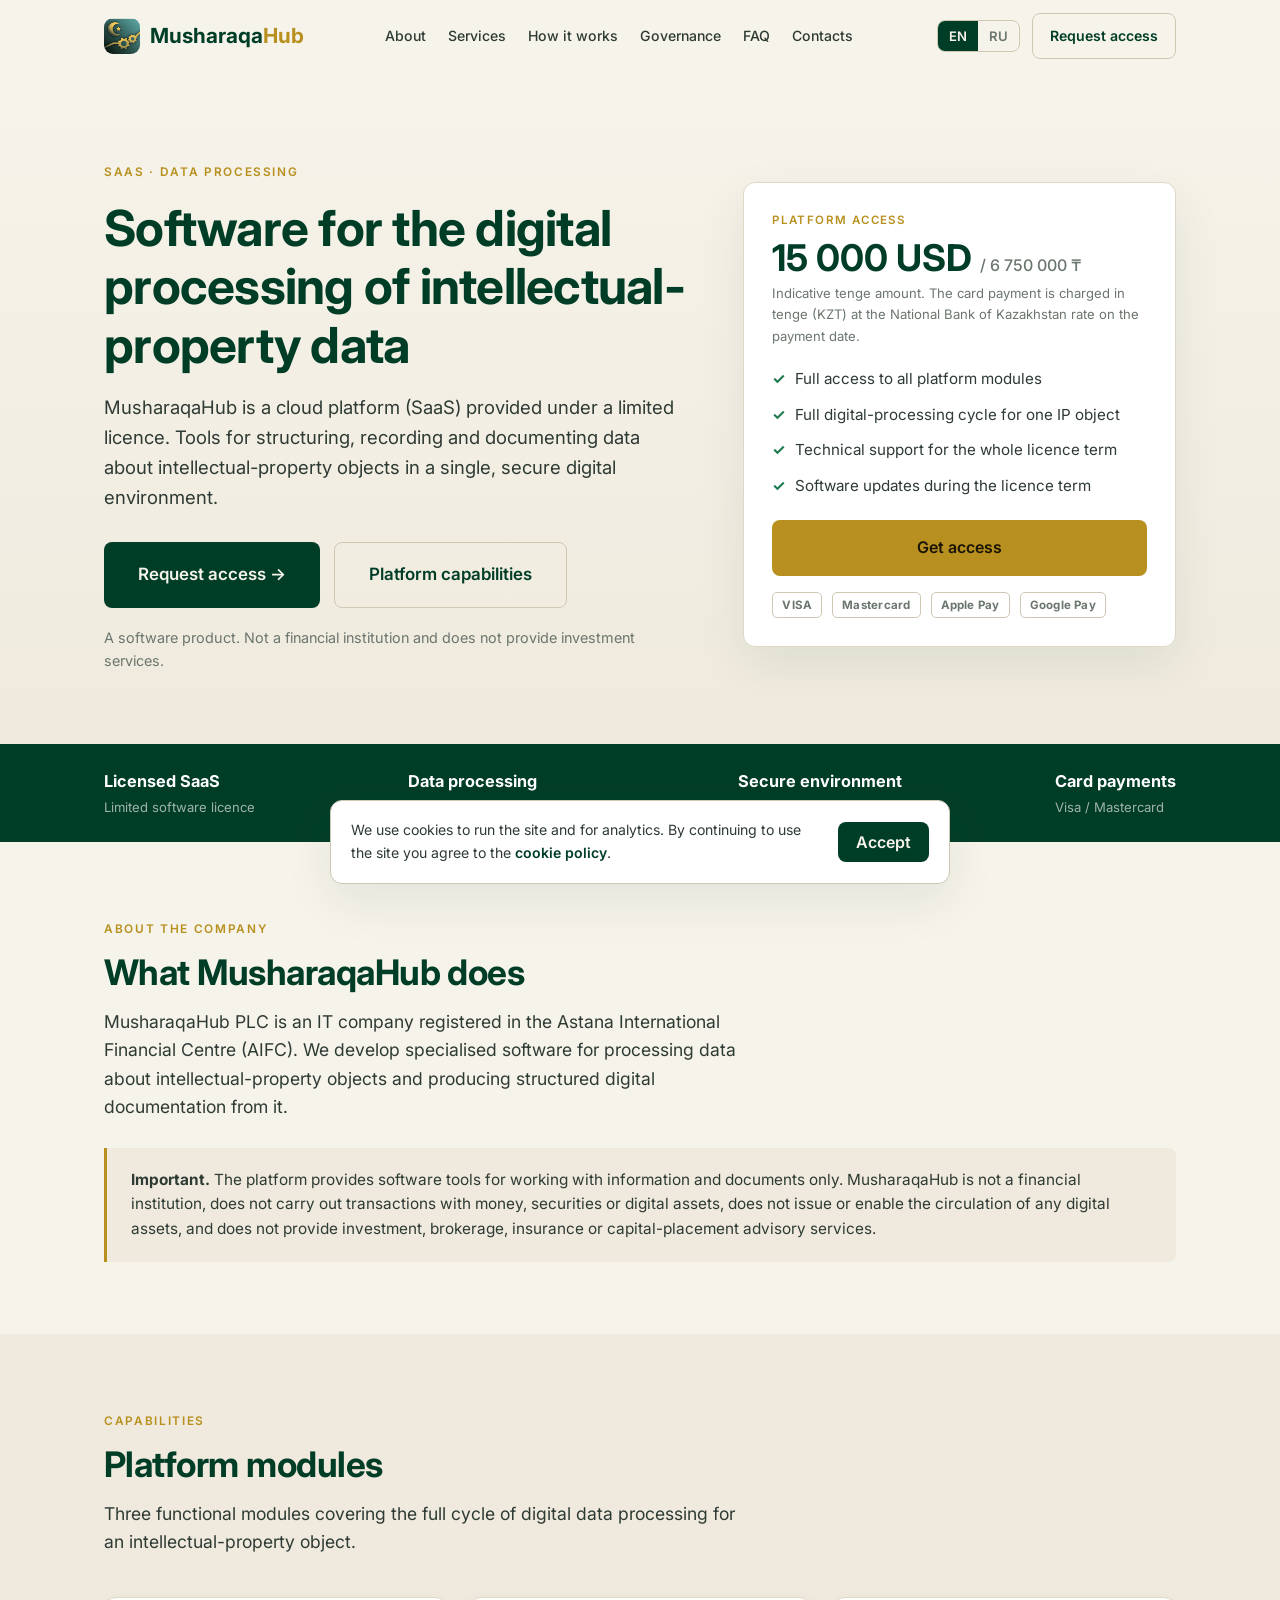
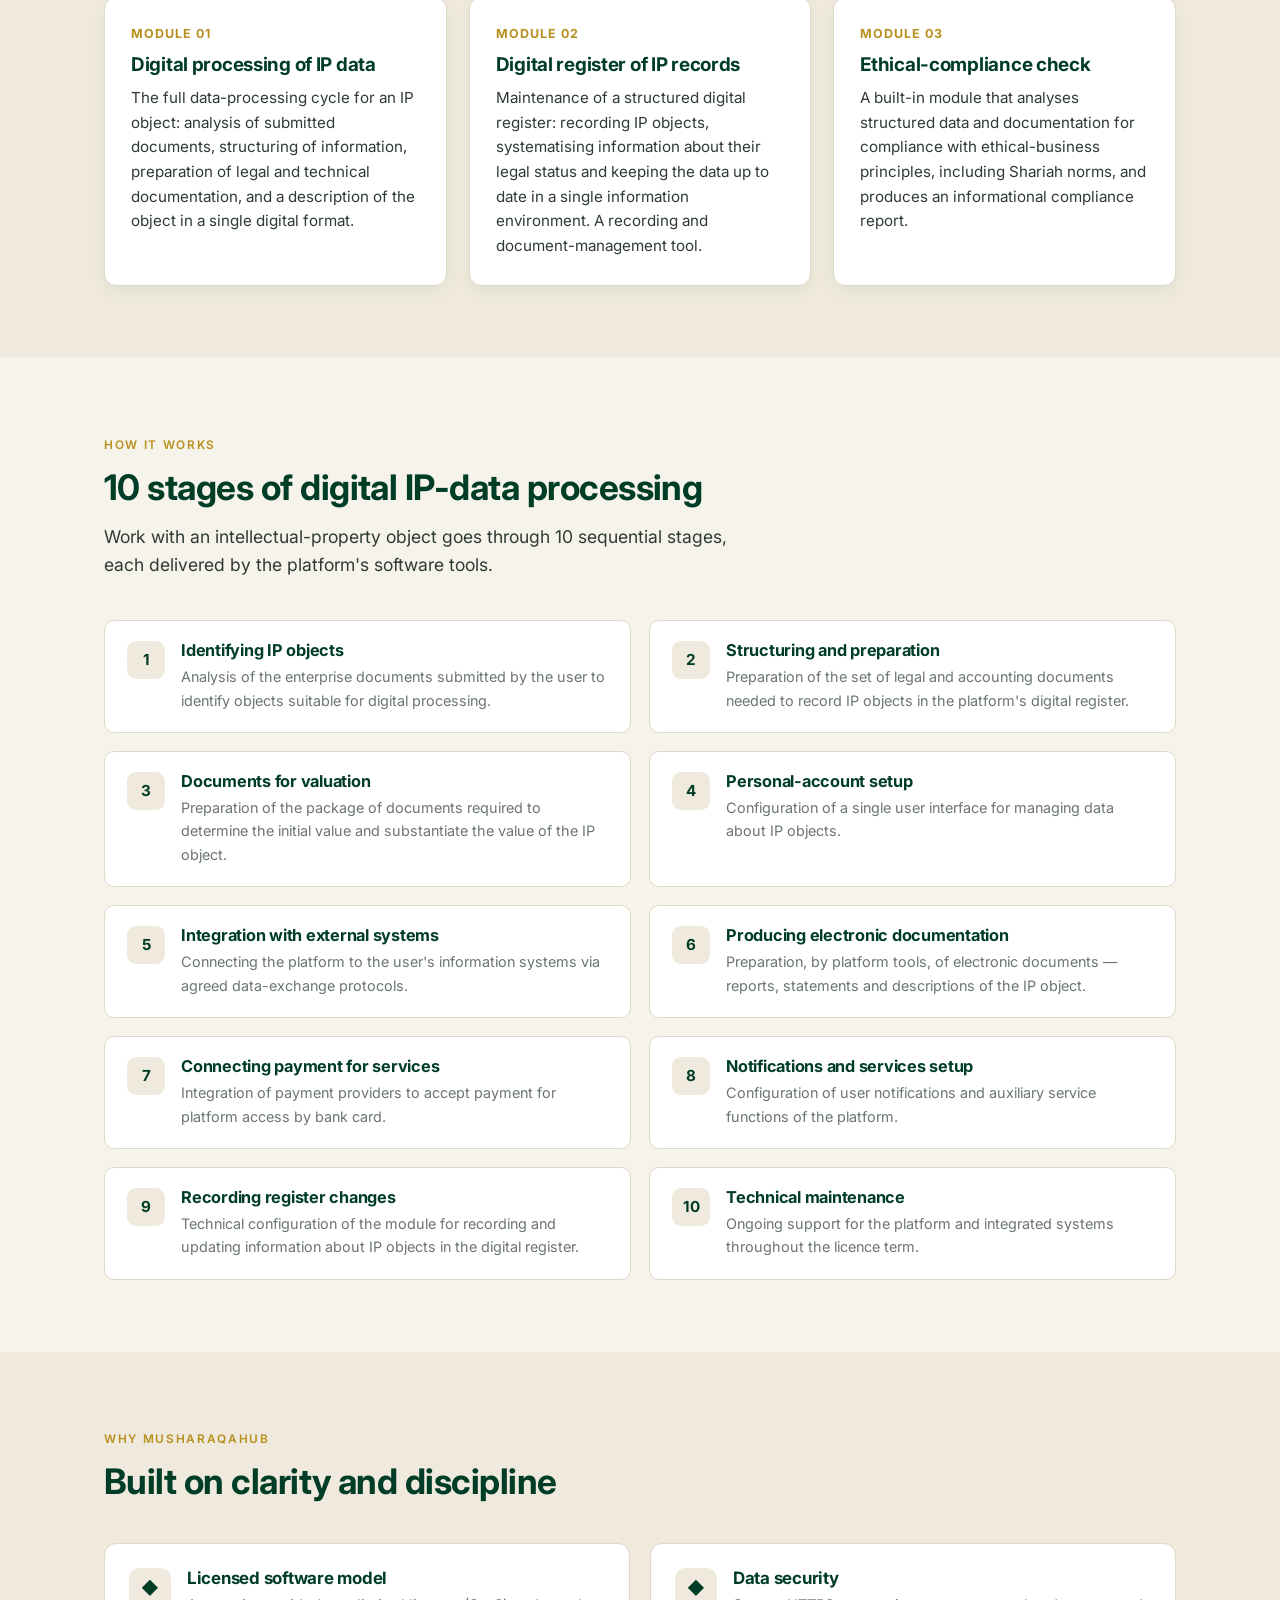
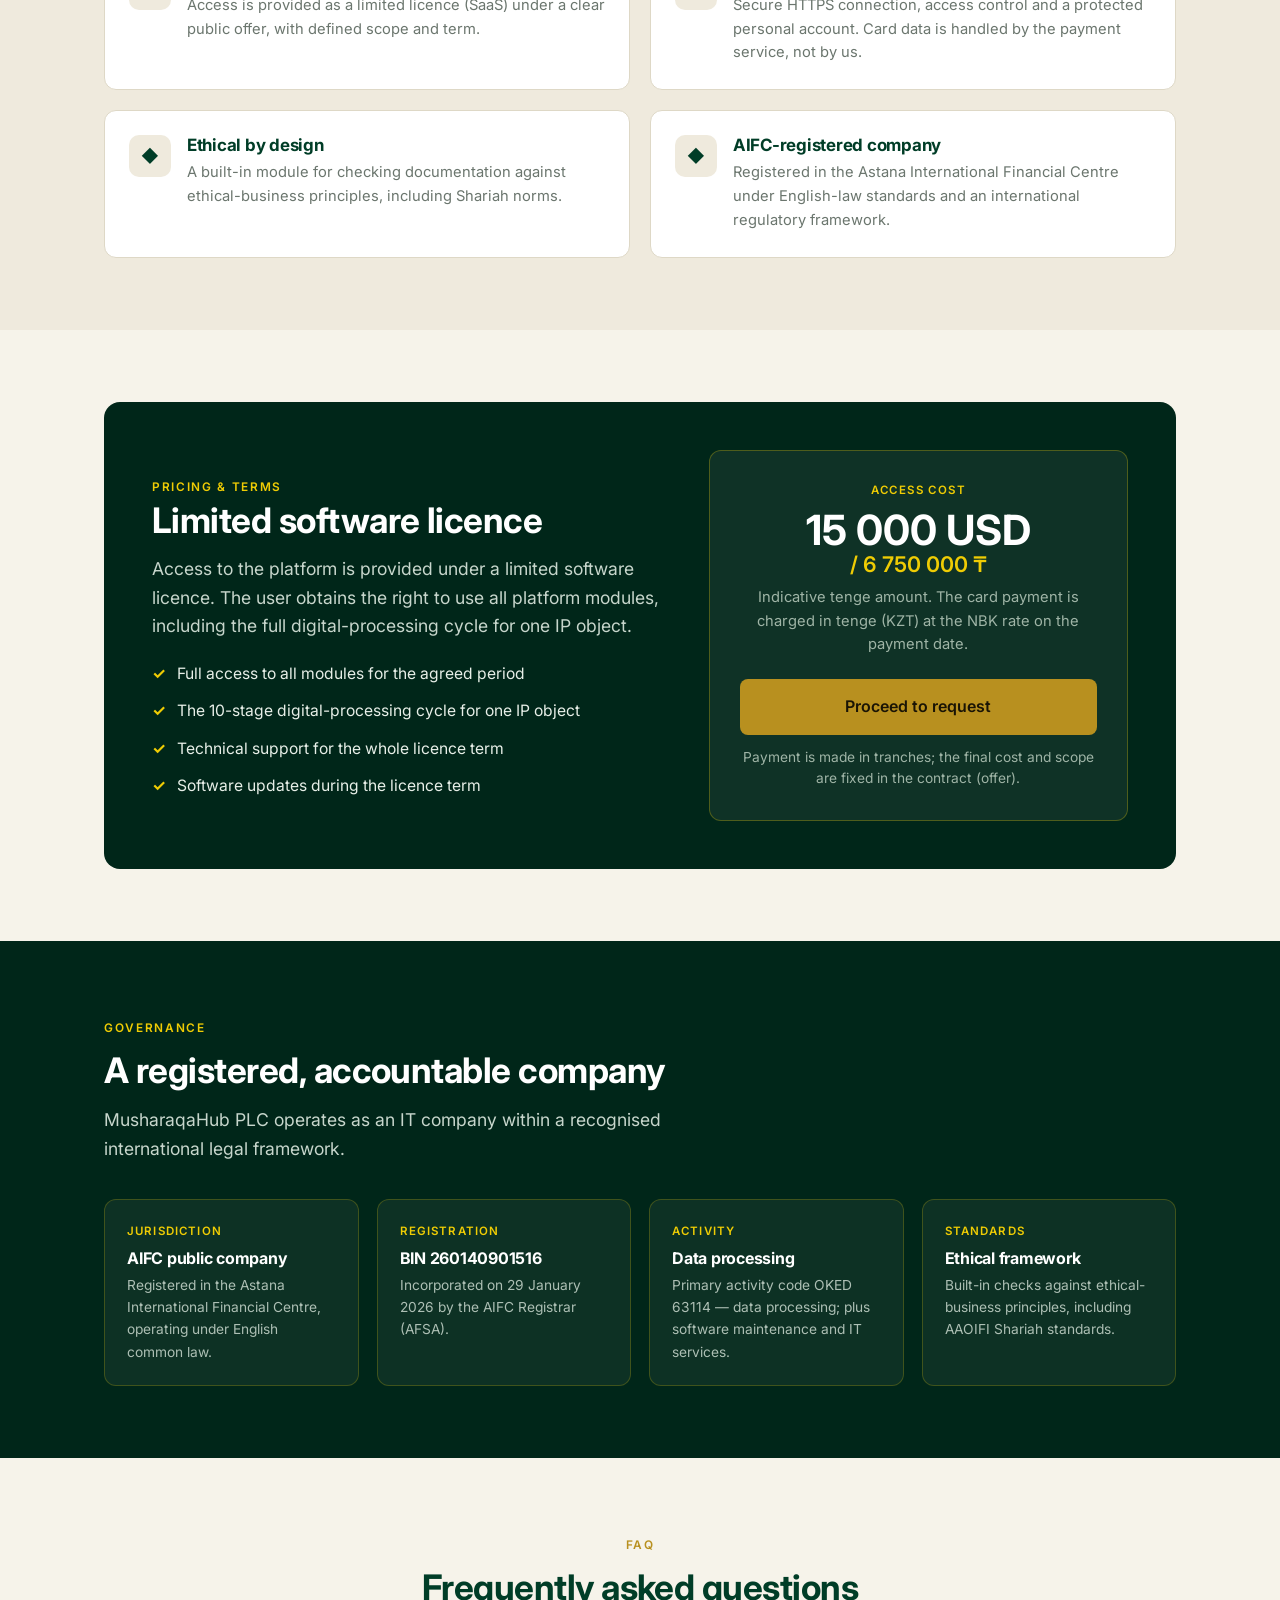
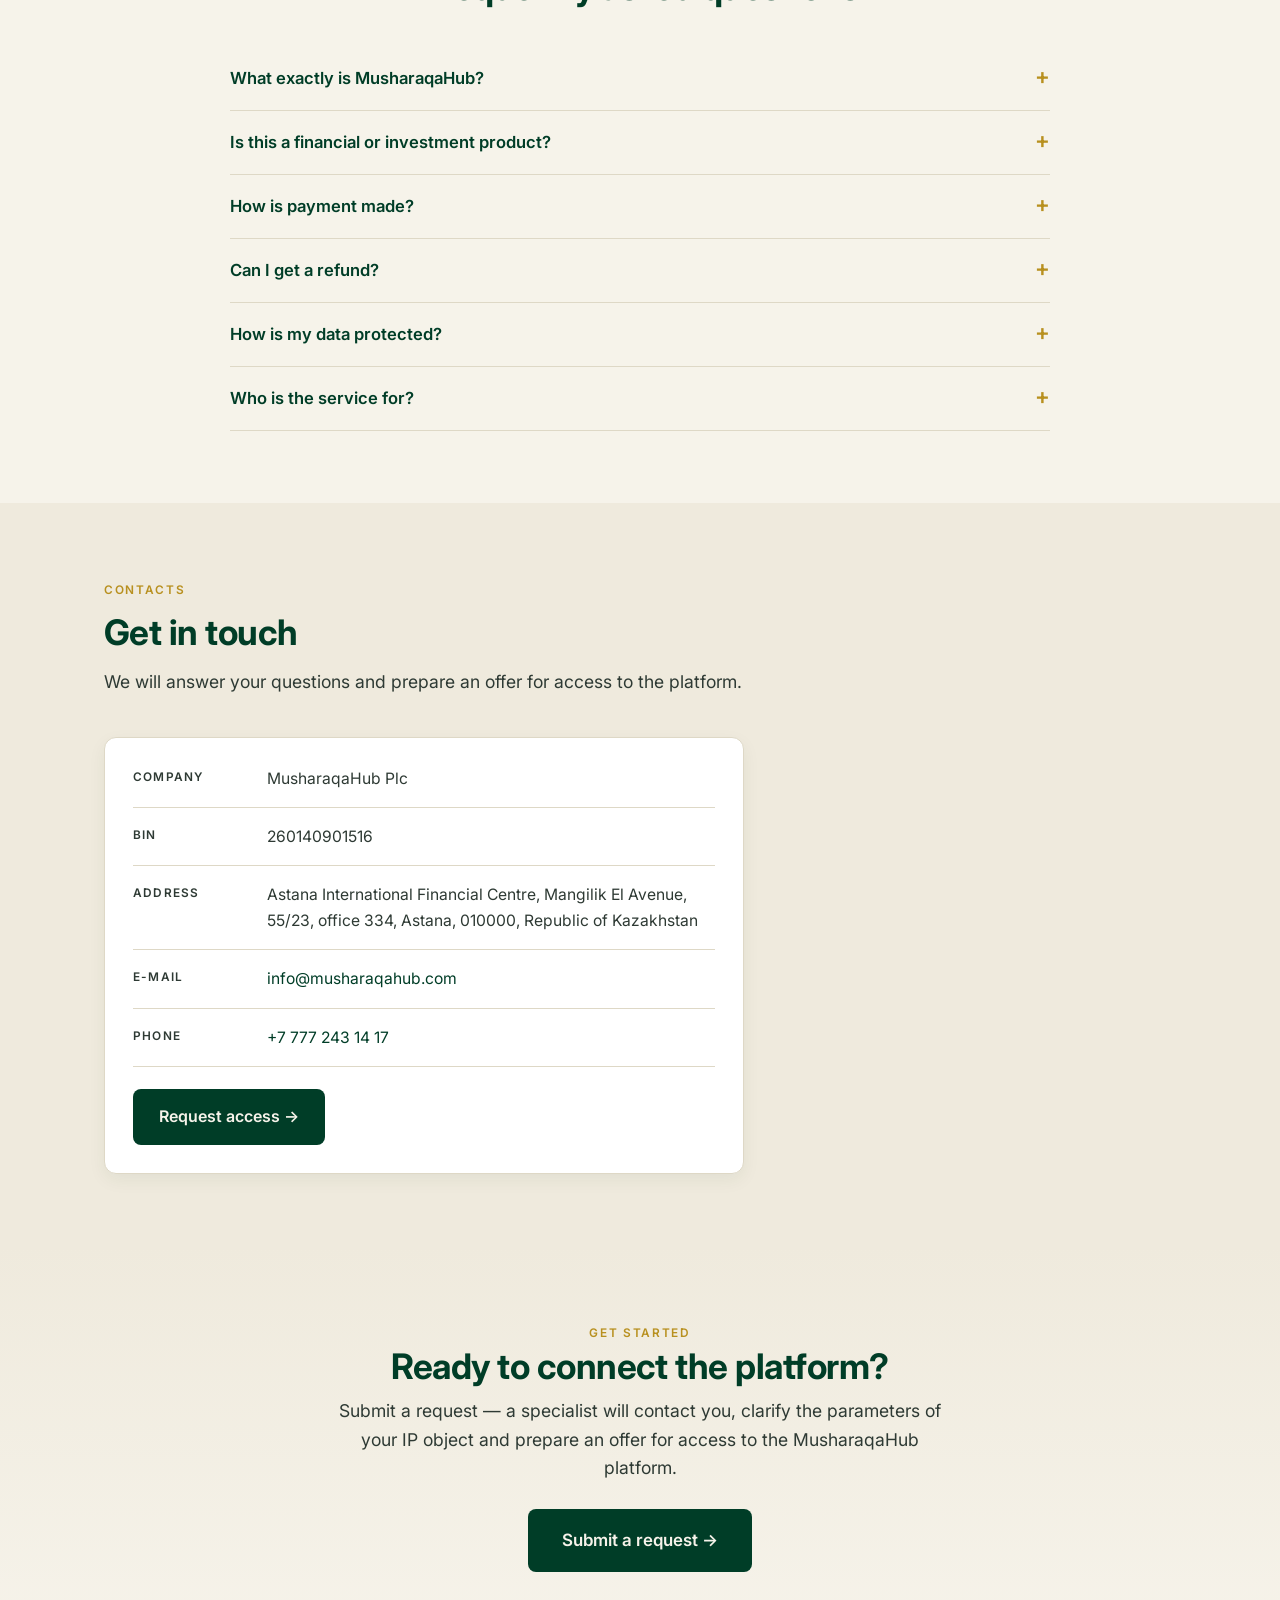
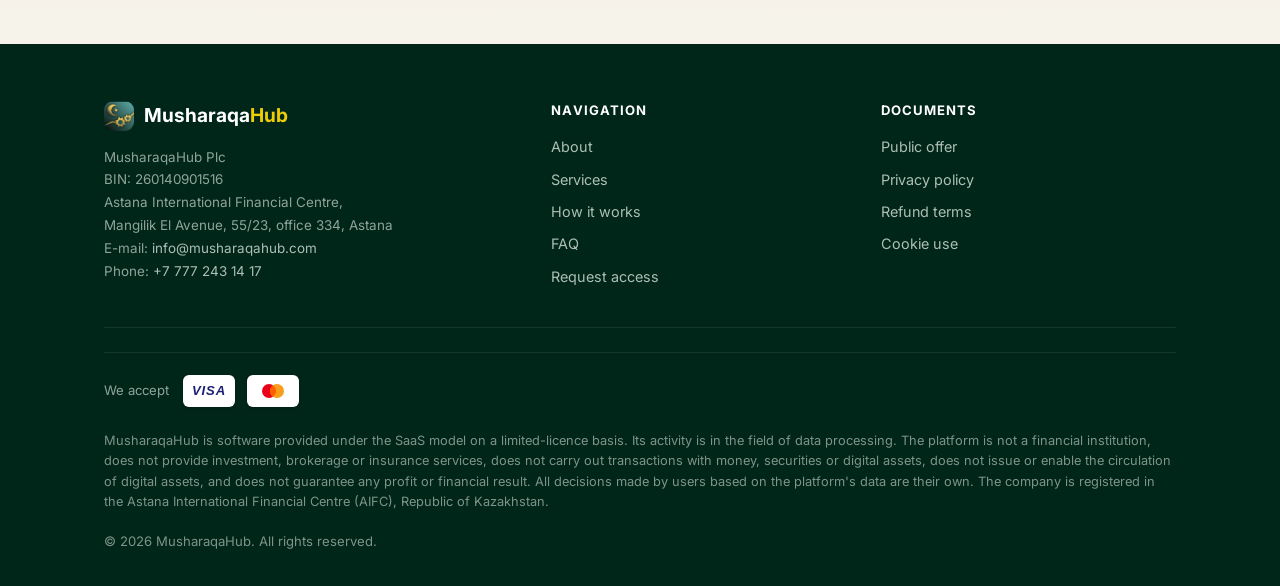
==== commit 87bde6ed: "Add files via upload" ====
--- a/index.html
+++ b/index.html
@@ -54,8 +54,8 @@
     </div>
     <div class="hero-card">
       <div class="k" data-i18n="card.k">Platform access</div>
-      <div class="price">15 000 USD <small data-i18n="card.per">/ licence</small></div>
-      <div class="hint" data-i18n="card.cur">Card payments are processed in tenge (KZT) at the National Bank of Kazakhstan rate on the payment date.</div>
+      <div class="price">15 000 USD <small>/ 6 750 000 ₸</small></div>
+      <div class="hint" data-i18n="card.cur">Indicative tenge amount. The card payment is charged in tenge (KZT) at the National Bank of Kazakhstan rate on the payment date.</div>
       <ul>
         <li data-i18n="card.li1">Full access to all platform modules</li>
         <li data-i18n="card.li2">Full digital-processing cycle for one IP object</li>
@@ -177,7 +177,8 @@
       <div class="price-box">
         <div class="k" style="color:var(--gold-soft);font-size:.72rem;letter-spacing:.12em;text-transform:uppercase;font-weight:600" data-i18n="price.boxk">Access cost</div>
         <div class="big" style="margin-top:10px">15 000 USD</div>
-        <div class="cur" data-i18n="price.boxcur">Card payment in tenge (KZT)<br>at the NBK rate on the payment date</div>
+        <div class="big-kzt">/ 6 750 000 ₸</div>
+        <div class="cur" data-i18n="price.boxcur">Indicative tenge amount. The card payment is charged in tenge (KZT) at the NBK rate on the payment date.</div>
         <a href="order.html" class="btn btn-gold btn-block" data-i18n="price.boxbtn">Proceed to request</a>
         <div class="small" style="color:#9FB4A6;margin-top:12px" data-i18n="price.boxnote">Payment is made in tranches; the final cost and scope are fixed in the contract (offer).</div>
       </div>
@@ -281,7 +282,12 @@
         <a href="privacy.html#cookie" data-i18n="foot.cookie">Cookie use</a>
       </div>
     </div>
-    <p class="disclaimer" data-i18n="foot.disc">MusharaqaHub is software provided under the SaaS model on a limited-licence basis. Its activity is in the field of data processing. The platform is not a financial institution, does not provide investment, brokerage or insurance services, does not carry out transactions with money, securities or digital assets, does not issue or enable the circulation of digital assets, and does not guarantee any profit or financial result. All decisions made by users based on the platform's data are their own. Jurisdiction: Republic of Kazakhstan.</p>
+    <div class="pay-foot">
+      <span class="lbl" data-i18n="foot.accept">We accept</span>
+      <span class="card-badge" aria-label="Visa"><svg width="42" height="15" viewBox="0 0 48 16" xmlns="http://www.w3.org/2000/svg"><text x="24" y="13" text-anchor="middle" font-family="Arial,Helvetica,sans-serif" font-size="15" font-weight="700" font-style="italic" letter-spacing="1" fill="#1A1F71">VISA</text></svg></span>
+      <span class="card-badge" aria-label="Mastercard"><svg width="38" height="24" viewBox="0 0 38 24" xmlns="http://www.w3.org/2000/svg"><circle cx="15" cy="12" r="7" fill="#EB001B"/><circle cx="23" cy="12" r="7" fill="#F79E1B"/><path fill="#FF5F00" d="M19 6.3c1.9 1.6 3.1 4 3.1 5.7s-1.2 4.1-3.1 5.7c-1.9-1.6-3.1-4-3.1-5.7s1.2-4.1 3.1-5.7z"/></svg></span>
+    </div>
+    <p class="disclaimer" data-i18n="foot.disc">MusharaqaHub is software provided under the SaaS model on a limited-licence basis. Its activity is in the field of data processing. The platform is not a financial institution, does not provide investment, brokerage or insurance services, does not carry out transactions with money, securities or digital assets, does not issue or enable the circulation of digital assets, and does not guarantee any profit or financial result. All decisions made by users based on the platform's data are their own. The company is registered in the Astana International Financial Centre (AIFC), Republic of Kazakhstan.</p>
     <p class="copy">© 2026 MusharaqaHub. <span data-i18n="foot.rights">All rights reserved.</span></p>
   </div>
 </footer>
@@ -302,7 +308,7 @@
  "hero.cta1":"Оставить заявку →","hero.cta2":"Возможности платформы",
  "hero.note":"Программный продукт. Не является финансовой организацией и не оказывает инвестиционных услуг.",
  "card.k":"Доступ к платформе","card.per":"/ лицензия",
- "card.cur":"Оплата банковской картой проводится в тенге (KZT) по курсу Национального Банка РК на дату платежа.",
+ "card.cur":"Ориентировочная сумма в тенге. Оплата картой списывается в тенге (KZT) по курсу Национального Банка РК на дату платежа.",
  "card.li1":"Полный доступ ко всем модулям платформы","card.li2":"Полный цикл цифровой обработки одного объекта ИС","card.li3":"Техническая поддержка на весь срок лицензии","card.li4":"Обновления ПО в течение срока лицензии",
  "card.btn":"Оформить доступ",
  "strip.1t":"SaaS по лицензии","strip.1s":"Ограниченная лицензия на ПО","strip.2t":"Обработка данных","strip.2s":"Структурирование и документооборот","strip.3t":"Защищённая среда","strip.3s":"HTTPS, разграничение доступа","strip.4t":"Оплата картой","strip.4s":"Visa / Mastercard",
@@ -331,7 +337,7 @@
  "why.4h":"Компания в МФЦА","why.4p":"Зарегистрирована в Международном финансовом центре «Астана» по стандартам английского права в международной регуляторной среде.",
  "price.eyebrow":"Стоимость и условия","price.h2":"Ограниченная лицензия на ПО","price.lead":"Доступ к платформе предоставляется на условиях ограниченной лицензии на программное обеспечение. Пользователь получает право использования всех модулей платформы, включая полный цикл цифровой обработки данных одного объекта ИС.",
  "price.li1":"Полный доступ ко всем модулям на согласованный период","price.li2":"10 этапов цифровой обработки одного объекта ИС","price.li3":"Техническое сопровождение на весь срок лицензии","price.li4":"Обновления программного обеспечения в течение срока лицензии",
- "price.boxk":"Стоимость доступа","price.boxcur":"Оплата банковской картой — в тенге (KZT)<br>по курсу НБ РК на дату платежа","price.boxbtn":"Перейти к оформлению","price.boxnote":"Оплата производится траншами; итоговая стоимость и состав услуг фиксируются в договоре (оферте).",
+ "price.boxk":"Стоимость доступа","price.boxcur":"Ориентировочная сумма в тенге. Списание в тенге (KZT) по курсу НБ РК на дату платежа.","price.boxbtn":"Перейти к оформлению","price.boxnote":"Оплата производится траншами; итоговая стоимость и состав услуг фиксируются в договоре (оферте).",
  "gov.eyebrow":"Правовой статус","gov.h2":"Зарегистрированная и подотчётная компания","gov.lead":"MusharaqaHUB PLC действует как IT-компания в признанной международной правовой среде.",
  "gov.c1k":"Юрисдикция","gov.c1h":"Публичная компания МФЦА","gov.c1p":"Зарегистрирована в Международном финансовом центре «Астана», действует по нормам английского общего права.",
  "gov.c2k":"Регистрация","gov.c2h":"БИН 260140901516","gov.c2p":"Зарегистрирована 29 января 2026 года Регистратором МФЦА (AFSA).",
@@ -349,8 +355,8 @@
  "cta.eyebrow":"Начать работу","cta.h2":"Готовы подключить платформу?","cta.lead":"Оставьте заявку — специалист свяжется с вами, уточнит параметры объекта ИС и подготовит предложение на доступ к платформе MusharaqaHub.","cta.btn":"Оформить заявку →",
  "foot.addr":"Международный финансовый центр «Астана»,<br>проспект Мангилик Ел, 55/23, офис 334, Астана","foot.tel":"Тел.",
  "foot.nav":"Навигация","foot.docs":"Документы","foot.offer":"Публичная оферта","foot.privacy":"Политика конфиденциальности","foot.refund":"Условия возврата","foot.cookie":"Использование cookie",
- "foot.disc":"MusharaqaHub — программное обеспечение, предоставляемое по модели SaaS на условиях ограниченной лицензии. Деятельность осуществляется в сфере обработки данных. Платформа не является финансовой организацией, не оказывает инвестиционных, брокерских, страховых услуг, не осуществляет операций с денежными средствами, ценными бумагами или цифровыми активами, не выпускает и не обеспечивает оборот цифровых активов, не гарантирует получение прибыли или иного финансового результата. Все решения, принимаемые пользователями на основе данных платформы, являются их самостоятельными решениями. Юрисдикция: Республика Казахстан.",
- "foot.rights":"Все права защищены.",
+ "foot.disc":"MusharaqaHub — программное обеспечение, предоставляемое по модели SaaS на условиях ограниченной лицензии. Деятельность осуществляется в сфере обработки данных. Платформа не является финансовой организацией, не оказывает инвестиционных, брокерских, страховых услуг, не осуществляет операций с денежными средствами, ценными бумагами или цифровыми активами, не выпускает и не обеспечивает оборот цифровых активов, не гарантирует получение прибыли или иного финансового результата. Все решения, принимаемые пользователями на основе данных платформы, являются их самостоятельными решениями. Компания зарегистрирована в Международном финансовом центре «Астана» (МФЦА), Республика Казахстан.",
+ "foot.rights":"Все права защищены.","foot.accept":"Принимаем к оплате",
  "cookie.txt":"Мы используем файлы cookie для работы сайта и аналитики. Продолжая пользоваться сайтом, вы соглашаетесь с <a href=\"privacy.html#cookie\" style=\"color:var(--ink);font-weight:600\">политикой использования cookie</a>.",
  "cookie.btn":"Принять"
 };
--- a/styles.css
+++ b/styles.css
@@ -179,9 +179,17 @@
   .nav-cta .btn-ghost{display:none}
 }
 @media(max-width:560px){
-  body{font-size:16px}
+  body{font-size:16px;overflow-x:hidden}
   section{padding:54px 0}
   .price-box .big{font-size:2.1rem}
+  /* compact header so logo + EN/RU + burger fit narrow phones */
+  .shell{padding:0 16px}
+  .nav{gap:8px}
+  .brand{font-size:1.05rem;gap:8px}
+  .brand .mark{width:30px;height:30px}
+  .nav-cta{gap:8px}
+  .lang-switch button{padding:6px 8px;font-size:.76rem}
+  .menu-btn{padding:6px}
 }
 
 /* ===== main-site additions ===== */
@@ -229,8 +237,23 @@
   .gov-grid{grid-template-columns:1fr 1fr}
   .contact-grid{grid-template-columns:1fr}
 }
-@media(max-width:560px){.gov-grid{grid-template-columns:1fr}}
+@media(max-width:560px){
+  .gov-grid{grid-template-columns:1fr}
+  .contact-info{padding:4px 18px 22px}
+  .contact-info .row{flex-direction:column;gap:3px;padding:13px 0}
+  .contact-info .row .k{flex:0 0 auto;width:auto;padding-top:0}
+  .contact-info .row .v,.contact-info .row .v a{overflow-wrap:anywhere;word-break:break-word}
+}
 
 /* 404 */
 .nf{min-height:70vh;display:flex;flex-direction:column;align-items:center;justify-content:center;text-align:center;gap:14px;padding:40px 24px}
 .nf .code{font-size:4rem;font-weight:700;color:var(--ink);line-height:1}
+
+/* price in KZT (dark price box) */
+.price-box .big-kzt{font-size:1.35rem;font-weight:600;color:var(--gold-soft);margin-top:3px;line-height:1}
+
+/* footer payment logos */
+.pay-foot{display:flex;align-items:center;gap:12px;flex-wrap:wrap;padding:22px 0 4px;border-top:1px solid rgba(255,255,255,.08);margin-top:24px}
+.pay-foot .lbl{font-size:.82rem;color:#8FA498;margin-right:2px}
+.card-badge{display:inline-flex;align-items:center;justify-content:center;width:52px;height:32px;background:#fff;border-radius:6px;box-shadow:0 1px 3px rgba(0,0,0,.18)}
+.card-badge svg{display:block}
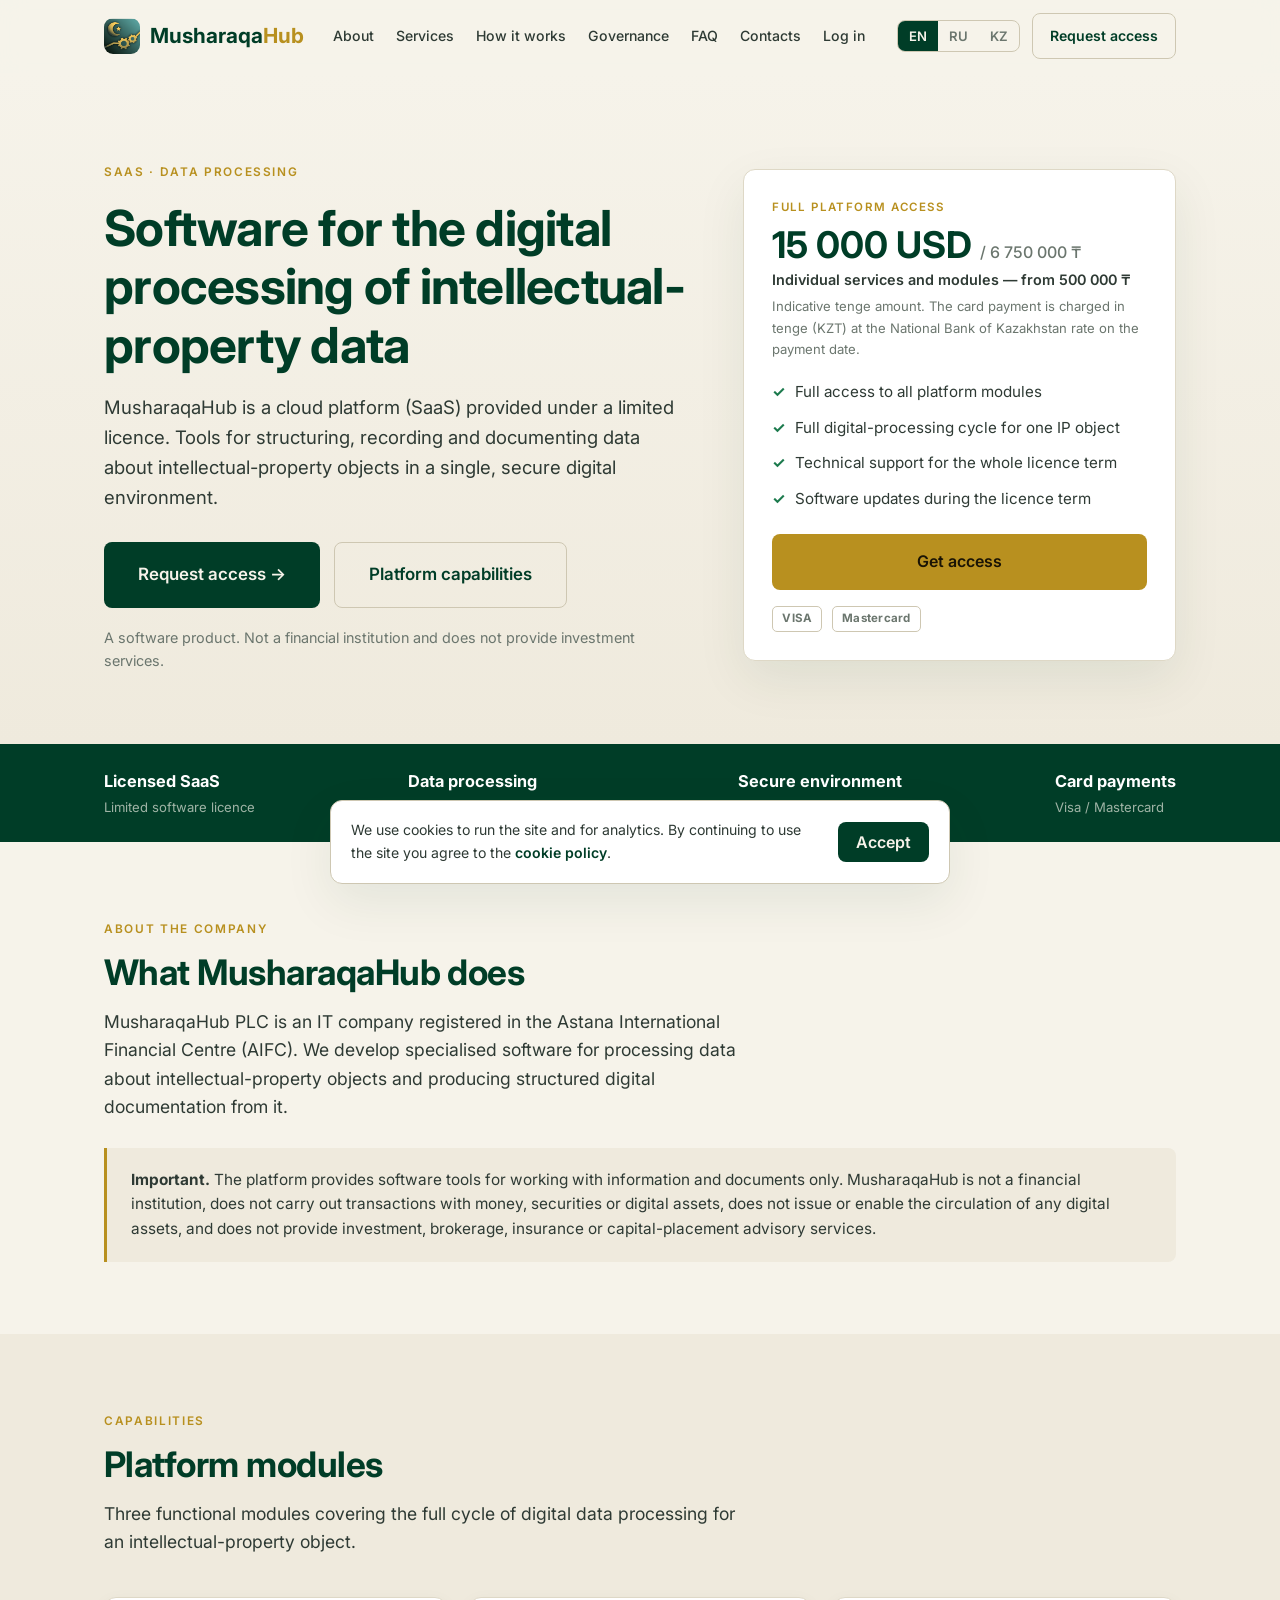
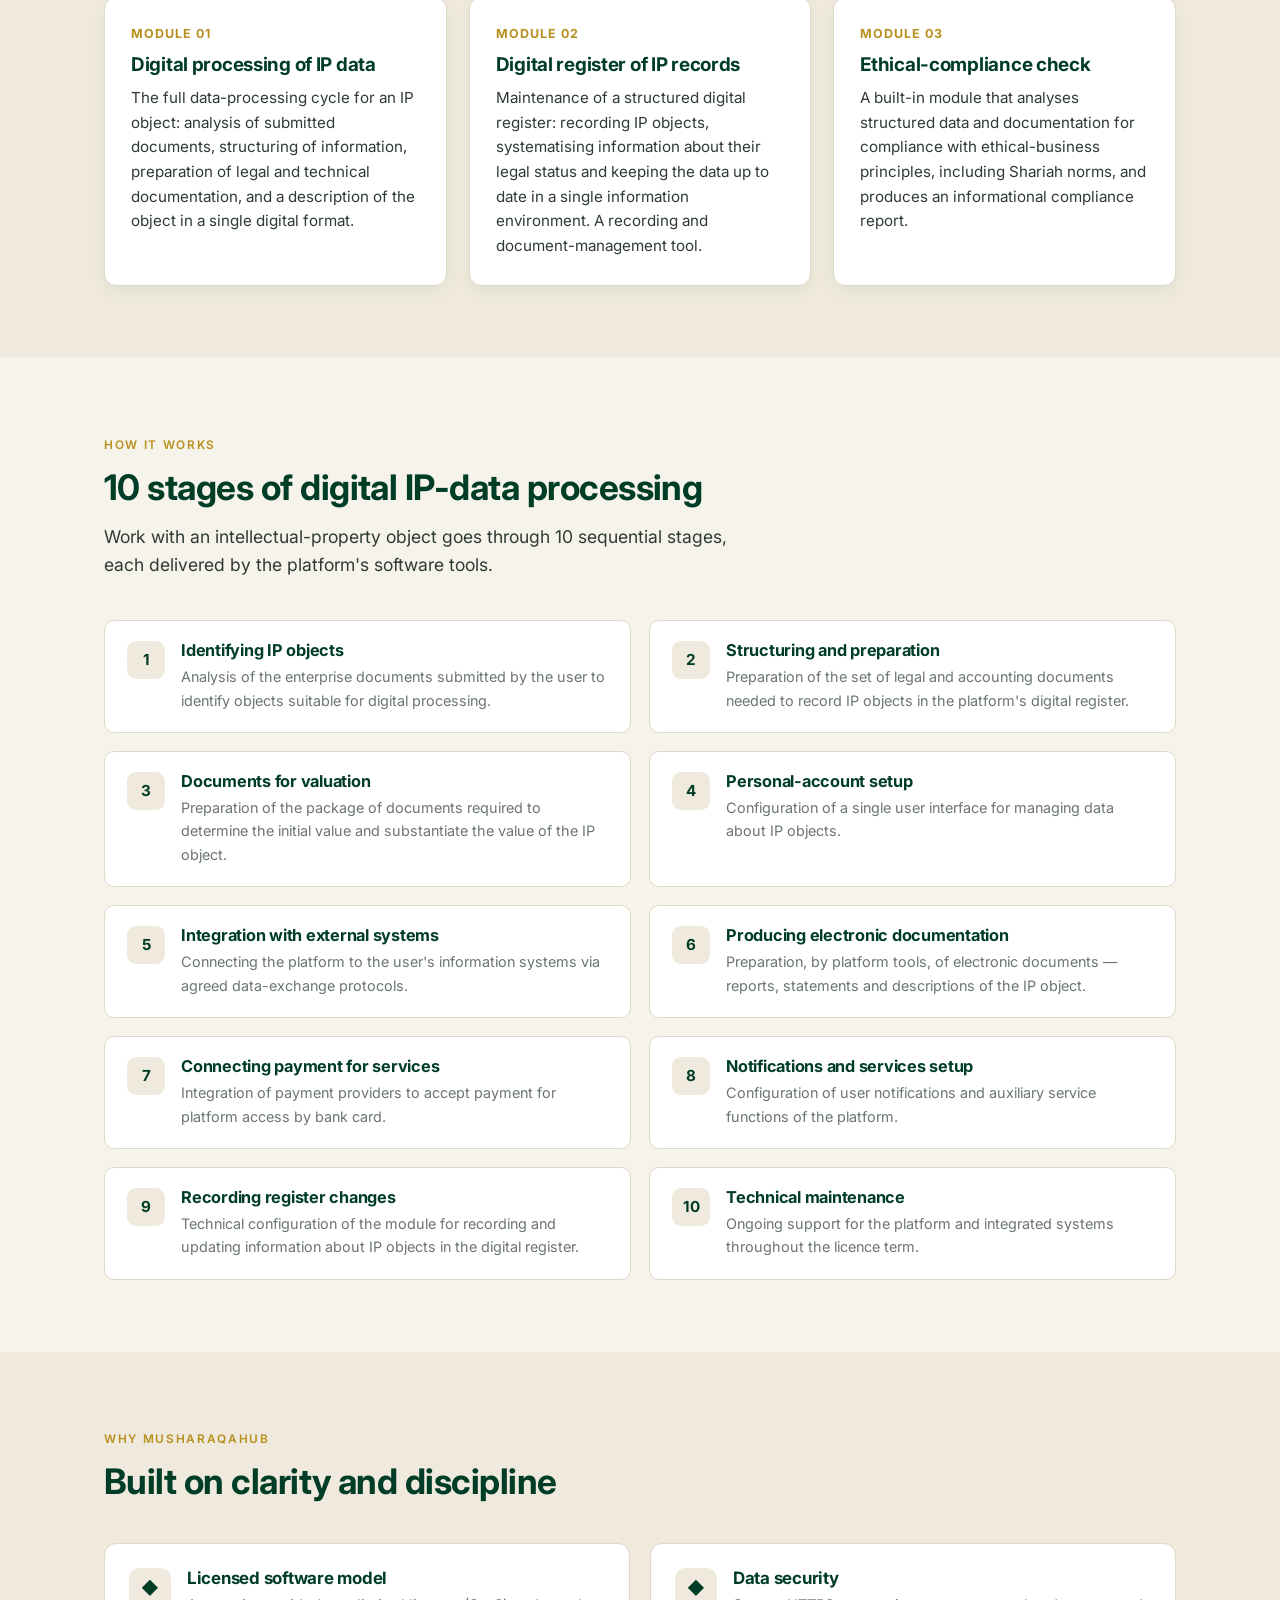
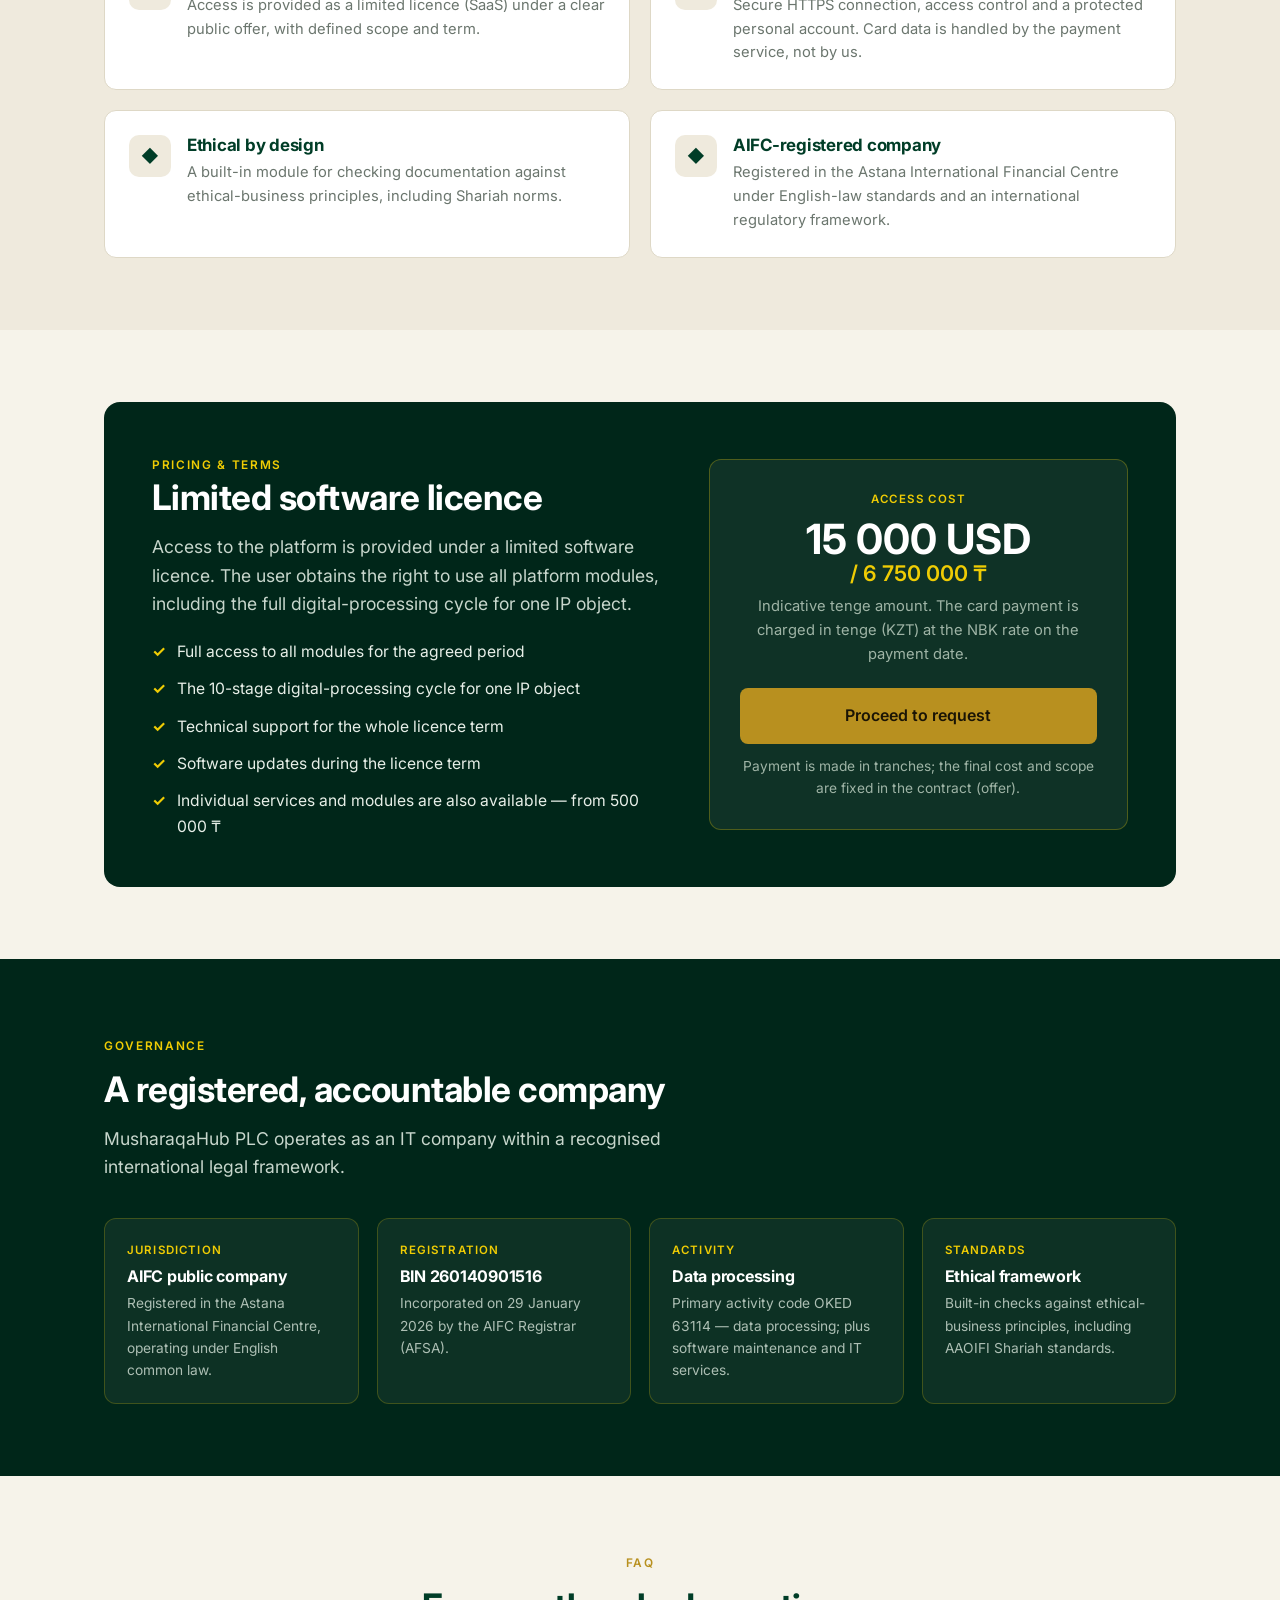
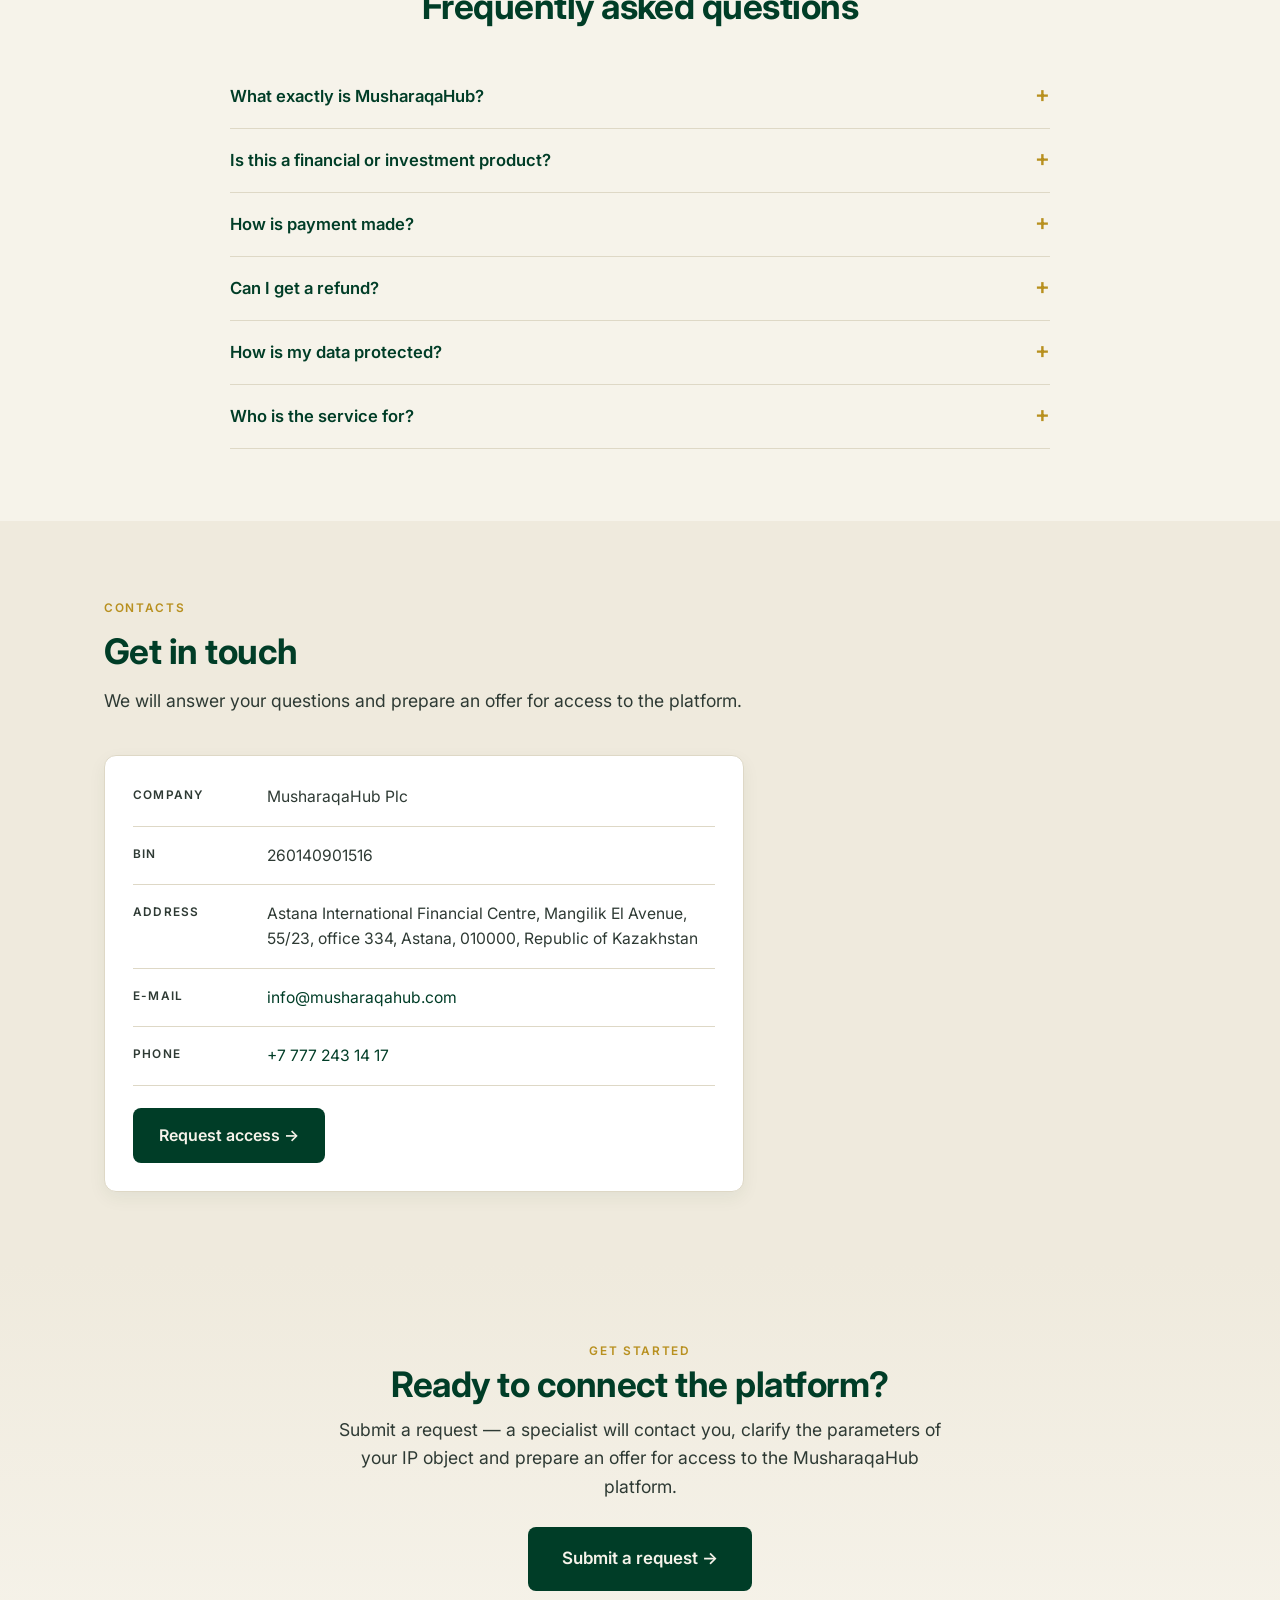
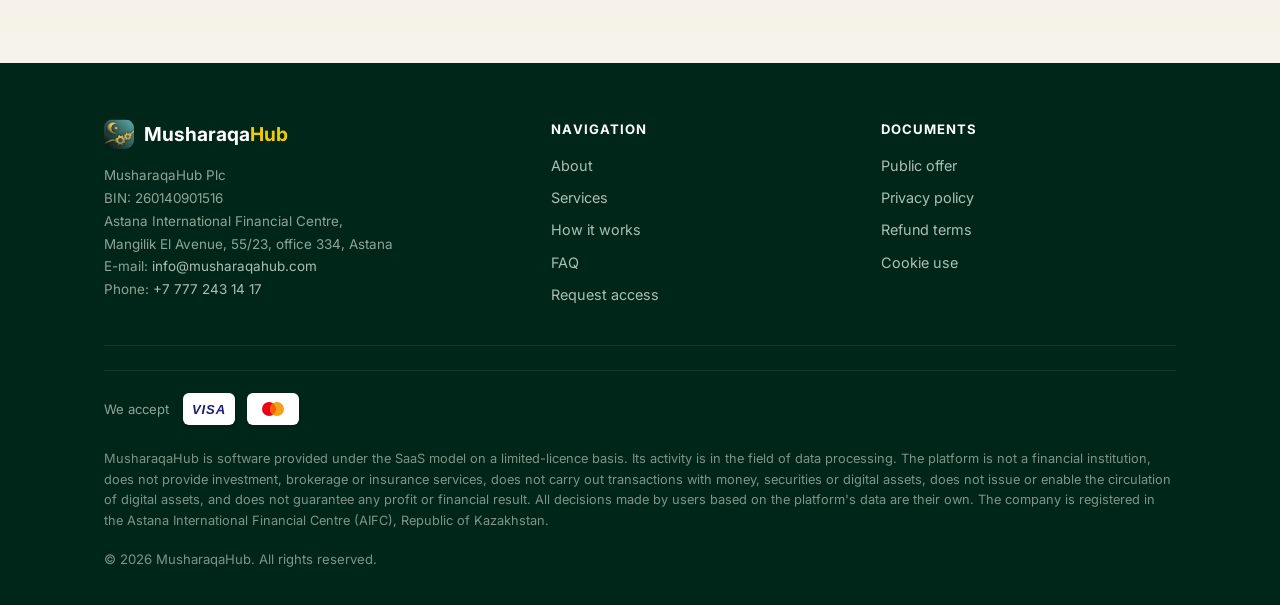
==== commit 7b67ccb9: "Add files via upload" ====
--- a/index.html
+++ b/index.html
@@ -27,11 +27,12 @@
       <a href="#governance" data-i18n="nav.governance">Governance</a>
       <a href="#faq" data-i18n="nav.faq">FAQ</a>
       <a href="#contacts" data-i18n="nav.contacts">Contacts</a>
+      <a href="cabinet.html" data-i18n="nav.login">Log in</a>
     </nav>
     <div class="nav-cta">
       <div class="lang-switch">
         <button type="button" data-lang="en" class="active" onclick="setLang('en')">EN</button>
-        <button type="button" data-lang="ru" onclick="setLang('ru')">RU</button>
+        <button type="button" data-lang="ru" onclick="setLang('ru')">RU</button><button type="button" data-lang="kz" onclick="setLang('kz')">KZ</button>
       </div>
       <a href="order.html" class="btn btn-ghost" data-i18n="nav.cta">Request access</a>
       <button class="menu-btn" aria-label="Menu" onclick="document.getElementById('navlinks').classList.toggle('open')"><span></span><span></span><span></span></button>
@@ -53,8 +54,9 @@
       <p class="hero-note" data-i18n="hero.note">A software product. Not a financial institution and does not provide investment services.</p>
     </div>
     <div class="hero-card">
-      <div class="k" data-i18n="card.k">Platform access</div>
+      <div class="k" data-i18n="card.k">Full platform access</div>
       <div class="price">15 000 USD <small>/ 6 750 000 ₸</small></div>
+      <div class="price-from" data-i18n="card.from">Individual services and modules — from 500 000 ₸</div>
       <div class="hint" data-i18n="card.cur">Indicative tenge amount. The card payment is charged in tenge (KZT) at the National Bank of Kazakhstan rate on the payment date.</div>
       <ul>
         <li data-i18n="card.li1">Full access to all platform modules</li>
@@ -63,7 +65,7 @@
         <li data-i18n="card.li4">Software updates during the licence term</li>
       </ul>
       <a href="order.html" class="btn btn-gold btn-block" data-i18n="card.btn">Get access</a>
-      <div class="pay-badges"><span class="pb">VISA</span><span class="pb">Mastercard</span><span class="pb">Apple&nbsp;Pay</span><span class="pb">Google&nbsp;Pay</span></div>
+      <div class="pay-badges"><span class="pb">VISA</span><span class="pb">Mastercard</span></div>
     </div>
   </div>
 </section>
@@ -172,6 +174,7 @@
           <li data-i18n="price.li2">The 10-stage digital-processing cycle for one IP object</li>
           <li data-i18n="price.li3">Technical support for the whole licence term</li>
           <li data-i18n="price.li4">Software updates during the licence term</li>
+          <li data-i18n="price.li5">Individual services and modules are also available — from 500 000 ₸</li>
         </ul>
       </div>
       <div class="price-box">
@@ -301,13 +304,13 @@
 const RU = {
  "meta.title":"MusharaqaHub — ПО для обработки данных и структурирования ИС",
  "meta.desc":"MusharaqaHub — облачное ПО (SaaS) для структурирования, учёта и документирования данных об объектах интеллектуальной собственности в единой защищённой среде.",
- "nav.about":"О компании","nav.services":"Услуги","nav.process":"Как работает","nav.governance":"Правовой статус","nav.faq":"FAQ","nav.contacts":"Контакты","nav.cta":"Оставить заявку",
+ "nav.about":"О компании","nav.services":"Услуги","nav.process":"Как работает","nav.governance":"Правовой статус","nav.faq":"FAQ","nav.contacts":"Контакты","nav.login":"Войти","nav.cta":"Оставить заявку",
  "hero.eyebrow":"SaaS · Обработка данных",
  "hero.h1":"Программное обеспечение для цифровой обработки данных об интеллектуальной собственности",
  "hero.lead":"MusharaqaHub — облачная платформа (SaaS), предоставляемая по модели ограниченной лицензии. Инструменты для структурирования, учёта и документирования данных об объектах интеллектуальной собственности в единой защищённой цифровой среде.",
  "hero.cta1":"Оставить заявку →","hero.cta2":"Возможности платформы",
  "hero.note":"Программный продукт. Не является финансовой организацией и не оказывает инвестиционных услуг.",
- "card.k":"Доступ к платформе","card.per":"/ лицензия",
+ "card.k":"Полный доступ к платформе","card.per":"/ лицензия","card.from":"Отдельные услуги и модули — от 500 000 ₸",
  "card.cur":"Ориентировочная сумма в тенге. Оплата картой списывается в тенге (KZT) по курсу Национального Банка РК на дату платежа.",
  "card.li1":"Полный доступ ко всем модулям платформы","card.li2":"Полный цикл цифровой обработки одного объекта ИС","card.li3":"Техническая поддержка на весь срок лицензии","card.li4":"Обновления ПО в течение срока лицензии",
  "card.btn":"Оформить доступ",
@@ -336,7 +339,7 @@
  "why.3h":"Этичность по умолчанию","why.3p":"Встроенный модуль проверки документации на соответствие принципам этичного ведения деятельности, включая нормы Шариата.",
  "why.4h":"Компания в МФЦА","why.4p":"Зарегистрирована в Международном финансовом центре «Астана» по стандартам английского права в международной регуляторной среде.",
  "price.eyebrow":"Стоимость и условия","price.h2":"Ограниченная лицензия на ПО","price.lead":"Доступ к платформе предоставляется на условиях ограниченной лицензии на программное обеспечение. Пользователь получает право использования всех модулей платформы, включая полный цикл цифровой обработки данных одного объекта ИС.",
- "price.li1":"Полный доступ ко всем модулям на согласованный период","price.li2":"10 этапов цифровой обработки одного объекта ИС","price.li3":"Техническое сопровождение на весь срок лицензии","price.li4":"Обновления программного обеспечения в течение срока лицензии",
+ "price.li1":"Полный доступ ко всем модулям на согласованный период","price.li2":"10 этапов цифровой обработки одного объекта ИС","price.li3":"Техническое сопровождение на весь срок лицензии","price.li4":"Обновления программного обеспечения в течение срока лицензии","price.li5":"Доступны также отдельные услуги и модули — от 500 000 ₸",
  "price.boxk":"Стоимость доступа","price.boxcur":"Ориентировочная сумма в тенге. Списание в тенге (KZT) по курсу НБ РК на дату платежа.","price.boxbtn":"Перейти к оформлению","price.boxnote":"Оплата производится траншами; итоговая стоимость и состав услуг фиксируются в договоре (оферте).",
  "gov.eyebrow":"Правовой статус","gov.h2":"Зарегистрированная и подотчётная компания","gov.lead":"MusharaqaHUB PLC действует как IT-компания в признанной международной правовой среде.",
  "gov.c1k":"Юрисдикция","gov.c1h":"Публичная компания МФЦА","gov.c1p":"Зарегистрирована в Международном финансовом центре «Астана», действует по нормам английского общего права.",
@@ -360,22 +363,23 @@
  "cookie.txt":"Мы используем файлы cookie для работы сайта и аналитики. Продолжая пользоваться сайтом, вы соглашаетесь с <a href=\"privacy.html#cookie\" style=\"color:var(--ink);font-weight:600\">политикой использования cookie</a>.",
  "cookie.btn":"Принять"
 };
+const KZ={"meta.title": "MusharaqaHub — деректерді өңдеуге және ЗМ құрылымдауға арналған БҚ", "meta.desc": "MusharaqaHub — зияткерлік меншік объектілері туралы деректерді бірыңғай қорғалған ортада құрылымдауға, есепке алуға және құжаттауға арналған бұлттық бағдарламалық қамтамасыз ету (SaaS).", "nav.about": "Компания туралы", "nav.services": "Қызметтер", "nav.process": "Қалай жұмыс істейді", "nav.governance": "Құқықтық мәртебе", "nav.faq": "FAQ", "nav.contacts": "Байланыс", "nav.login": "Кіру", "nav.cta": "Өтінім қалдыру", "hero.eyebrow": "SaaS · Деректерді өңдеу", "hero.h1": "Зияткерлік меншік туралы деректерді цифрлық өңдеуге арналған бағдарламалық қамтамасыз ету", "hero.lead": "MusharaqaHub — шектеулі лицензия моделі бойынша ұсынылатын бұлттық платформа (SaaS). Зияткерлік меншік объектілері туралы деректерді бірыңғай қорғалған цифрлық ортада құрылымдауға, есепке алуға және құжаттауға арналған құралдар.", "hero.cta1": "Өтінім қалдыру →", "hero.cta2": "Платформа мүмкіндіктері", "hero.note": "Бағдарламалық өнім. Қаржы ұйымы болып табылмайды және инвестициялық қызметтер көрсетпейді.", "card.k": "Платформаға толық қолжетімділік", "card.per": "/ лицензия", "card.from": "Жеке қызметтер мен модульдер — 500 000 ₸-ден бастап", "card.cur": "Теңгедегі болжамды сома. Картамен төлем төлем күніне ҚР Ұлттық Банкінің бағамы бойынша теңгемен есептен шығарылады.", "card.li1": "Платформаның барлық модульдеріне толық қолжетімділік", "card.li2": "Бір ЗМ объектісін цифрлық өңдеудің толық циклі", "card.li3": "Лицензияның бүкіл мерзімі ішінде техникалық қолдау", "card.li4": "Лицензия мерзімі ішінде БҚ жаңартулары", "card.btn": "Қолжетімділік ресімдеу", "strip.1t": "Лицензия бойынша SaaS", "strip.1s": "БҚ-ға шектеулі лицензия", "strip.2t": "Деректерді өңдеу", "strip.2s": "Құрылымдау және құжат айналымы", "strip.3t": "Қорғалған орта", "strip.3s": "HTTPS, қолжетімділікті бөлу", "strip.4t": "Картамен төлем", "strip.4s": "Visa / Mastercard", "about.eyebrow": "Компания туралы", "about.h2": "MusharaqaHub немен айналысады", "about.lead": "MusharaqaHUB PLC — «Астана» халықаралық қаржы орталығында (АХҚО) тіркелген IT-компания. Біз зияткерлік меншік объектілері туралы деректерді өңдеуге және солардың негізінде құрылымдалған цифрлық құжаттама қалыптастыруға арналған мамандандырылған бағдарламалық қамтамасыз ету әзірлейміз.", "about.callout": "<strong>Маңызды.</strong> Платформа ақпаратпен және құжаттармен жұмыс істеуге арналған тек бағдарламалық құралдарды ұсынады. MusharaqaHub қаржы ұйымы болып табылмайды, ақшамен, бағалы қағаздармен немесе цифрлық активтермен операциялар жасамайды, цифрлық активтерді шығармайды және олардың айналымын қамтамасыз етпейді, капиталды орналастыру саласында инвестициялық, брокерлік, сақтандыру немесе консультациялық қызметтер көрсетпейді.", "serv.eyebrow": "Мүмкіндіктер", "serv.h2": "Платформа модульдері", "serv.lead": "Зияткерлік меншік объектісі туралы деректерді цифрлық өңдеудің толық циклі үшін үш функционалдық модуль.", "serv.m1n": "МОДУЛЬ 01", "serv.m1h": "ЗМ туралы деректерді цифрлық өңдеу", "serv.m1p": "ЗМ объектісі туралы деректерді өңдеудің толық циклі: ұсынылған құжаттарды талдау, ақпаратты құрылымдау, құқықтық және техникалық құжаттаманы дайындау, объект сипаттамасын бірыңғай цифрлық форматта қалыптастыру.", "serv.m2n": "МОДУЛЬ 02", "serv.m2h": "ЗМ туралы мәліметтердің цифрлық тізілімі", "serv.m2p": "Құрылымдалған цифрлық тізілімді жүргізу: ЗМ объектілерін есепке алу, олардың құқықтық мәртебесі туралы мәліметтерді жүйелеу және деректерді бірыңғай ақпараттық ортада өзектендіру. Есепке алу және құжат айналымы құралы.", "serv.m3n": "МОДУЛЬ 03", "serv.m3h": "Этика нормаларына сәйкестікті тексеру", "serv.m3p": "Құрылымдалған деректер мен құжаттаманы қызметті этикалық жүргізу қағидаттарына, оның ішінде Шариғат нормаларына сәйкестігіне талдайтын және сәйкестік туралы ақпараттық есеп қалыптастыратын кіріктірілген модуль.", "proc.eyebrow": "Қалай жұмыс істейді", "proc.h2": "ЗМ туралы деректерді цифрлық өңдеудің 10 кезеңі", "proc.lead": "Зияткерлік меншік объектісімен жұмыс 10 дәйекті кезеңнен өтеді, олардың әрқайсысы платформаның бағдарламалық құралдарымен іске асырылады.", "proc.s1h": "ЗМ объектілерін анықтау", "proc.s1p": "Цифрлық өңдеуге жарамды объектілерді айқындау үшін пайдаланушы ұсынған кәсіпорын құжаттарын талдау.", "proc.s2h": "Құрылымдау және дайындау", "proc.s2p": "ЗМ объектілері туралы мәліметтерді платформаның цифрлық тізіліміне енгізу үшін құқықтық және есепке алу құжаттамасының жиынтығын қалыптастыру.", "proc.s3h": "Бағалауға арналған құжаттарды дайындау", "proc.s3p": "ЗМ объектісінің бастапқы құнын айқындауға және негіздеуге қажетті құжаттар пакетін қалыптастыру.", "proc.s4h": "Жеке кабинетті баптау", "proc.s4p": "ЗМ объектілері туралы деректерді басқаруға арналған бірыңғай пайдаланушы интерфейсін баптау.", "proc.s5h": "Сыртқы жүйелермен интеграция", "proc.s5p": "Платформаны пайдаланушының ақпараттық жүйелеріне деректермен алмасудың келісілген хаттамалары бойынша қосу.", "proc.s6h": "Электрондық құжаттаманы қалыптастыру", "proc.s6p": "Платформа құралдарымен ЗМ объектісі туралы электрондық құжаттарды — есептерді, үзінділерді және сипаттамаларды дайындау.", "proc.s7h": "Қызметтер төлемін қосу", "proc.s7p": "Платформаға қолжетімділік төлемін банктік карталармен қабылдау үшін төлем провайдерлерін интеграциялау.", "proc.s8h": "Хабарламалар мен сервистерді баптау", "proc.s8p": "Пайдаланушы хабарламаларын және платформаның қосалқы сервистік функцияларын конфигурациялау.", "proc.s9h": "Тізілімдегі өзгерістерді есепке алу", "proc.s9p": "ЗМ объектілері туралы мәліметтерді цифрлық тізілімде есепке алу және өзектендіру үшін модульді техникалық баптау.", "proc.s10h": "Техникалық сүйемелдеу", "proc.s10p": "Лицензия қолданылатын мерзім ішінде платформа мен интеграцияланған жүйелердің жұмысқа қабілеттілігін тұрақты қолдау.", "why.eyebrow": "Неліктен MusharaqaHub", "why.h2": "Айқындық пен тәртіпке құрылған", "why.1h": "БҚ-ның лицензиялық моделі", "why.1p": "Қолжетімділік айқын жария оферта бойынша, айқындалған көлем мен мерзіммен шектеулі лицензия (SaaS) ретінде ұсынылады.", "why.2h": "Деректер қауіпсіздігі", "why.2p": "Қорғалған HTTPS қосылымы, қолжетімділікті бөлу және қорғалған жеке кабинет. Карта деректерін біз емес, төлем сервисі өңдейді.", "why.3h": "Әдепкі қалпы бойынша этикалылық", "why.3p": "Құжаттаманы қызметті этикалық жүргізу қағидаттарына, оның ішінде Шариғат нормаларына сәйкестігіне тексеруге арналған кіріктірілген модуль.", "why.4h": "АХҚО-дағы компания", "why.4p": "Халықаралық реттеу ортасында ағылшын құқығы стандарттары бойынша «Астана» халықаралық қаржы орталығында тіркелген.", "price.eyebrow": "Құны мен шарттары", "price.h2": "БҚ-ға шектеулі лицензия", "price.lead": "Платформаға қолжетімділік бағдарламалық қамтамасыз етуге шектеулі лицензия шарттарында ұсынылады. Пайдаланушы платформаның барлық модульдерін, оның ішінде бір ЗМ объектісі туралы деректерді цифрлық өңдеудің толық циклін пайдалану құқығын алады.", "price.li1": "Келісілген кезеңге барлық модульдерге толық қолжетімділік", "price.li2": "Бір ЗМ объектісін цифрлық өңдеудің 10 кезеңі", "price.li3": "Лицензияның бүкіл мерзімі ішінде техникалық сүйемелдеу", "price.li4": "Лицензия мерзімі ішінде бағдарламалық қамтамасыз ету жаңартулары", "price.li5": "Сондай-ақ жеке қызметтер мен модульдер қолжетімді — 500 000 ₸-ден бастап", "price.boxk": "Қолжетімділік құны", "price.boxcur": "Теңгедегі болжамды сома. Теңгемен есептен шығару төлем күніне ҚР ҰБ бағамы бойынша.", "price.boxbtn": "Ресімдеуге өту", "price.boxnote": "Төлем транштармен төленеді; қорытынды құн мен қызметтер құрамы шартта (офертада) бекітіледі.", "gov.eyebrow": "Құқықтық мәртебе", "gov.h2": "Тіркелген және есеп беретін компания", "gov.lead": "MusharaqaHUB PLC танылған халықаралық құқықтық ортада IT-компания ретінде әрекет етеді.", "gov.c1k": "Юрисдикция", "gov.c1h": "АХҚО жария компаниясы", "gov.c1p": "«Астана» халықаралық қаржы орталығында тіркелген, ағылшын жалпы құқығының нормалары бойынша әрекет етеді.", "gov.c2k": "Тіркеу", "gov.c2h": "БСН 260140901516", "gov.c2p": "2026 жылғы 29 қаңтарда АХҚО Тіркеушісі (AFSA) тіркеген.", "gov.c3k": "Қызмет түрі", "gov.c3h": "Деректерді өңдеу", "gov.c3p": "Негізгі ЭҚЖЖ 63114 — деректерді өңдеу; сондай-ақ БҚ сүйемелдеу және IT-қызметтер.", "gov.c4k": "Стандарттар", "gov.c4h": "Этикалық негіз", "gov.c4p": "Қызметті этикалық жүргізу қағидаттарына, оның ішінде AAOIFI Шариғат стандарттарына сәйкестікті кіріктірілген тексерулер.", "faq.eyebrow": "FAQ", "faq.h2": "Жиі қойылатын сұрақтар", "faq.q1": "MusharaqaHub деген не?", "faq.a1": "Бұл шектеулі лицензия бойынша ұсынылатын бұлттық бағдарламалық қамтамасыз ету (SaaS). Ол зияткерлік меншік объектілері туралы деректерді құрылымдауға, есепке алуға және құжаттауға құралдар береді. Бұл қаржылық қызмет емес, бағдарламалық өнім.", "faq.q2": "Бұл қаржылық немесе инвестициялық өнім бе?", "faq.a2": "Жоқ. Платформа ақшамен, бағалы қағаздармен немесе цифрлық активтермен операциялар жасамайды, цифрлық активтерді шығармайды және айналымға жібермейді, инвестициялық немесе брокерлік қызметтер көрсетпейді. Барлық шешімдерді пайдаланушы өз бетінше қабылдайды.", "faq.q3": "Төлем қалай жүргізіледі?", "faq.a3": "Банктік картамен (Visa, Mastercard) интернет-эквайринг арқылы. Картамен төлем төлем күніне ҚР Ұлттық Банкінің бағамы бойынша теңгемен (KZT) жүргізіледі. Келісім бойынша транштармен төлеу мүмкін.", "faq.q4": "Қайтару мүмкін бе?", "faq.a4": "Иә, «Қайтару шарттарында» баяндалған шарттарда — қолжетімділік берілгенге дейін толық көлемде және одан кейін орындалған жұмыстарға барабар. Қайтару сол банктік картаға жүргізіледі.", "faq.q5": "Менің деректерім қалай қорғалған?", "faq.a5": "Деректер қолжетімділікті бөлу және қорғалған жеке кабинет арқылы қорғалған HTTPS қосылымы бойынша беріледі. Банктік карта деректерін төлем сервисі өңдейді және бізде сақталмайды.", "faq.q6": "Бұл қызмет кімге арналған?", "faq.a6": "Зияткерлік меншік объектілері туралы деректерді құрылымдау және құжаттау қажет жеке тұлғаларға, жеке кәсіпкерлерге және компанияларға арналған.", "cont.eyebrow": "Байланыс", "cont.h2": "Бізбен байланысыңыз", "cont.lead": "Сұрақтарға жауап беріп, платформаға қолжетімділікке ұсыныс дайындаймыз.", "cont.company": "Компания", "cont.addr": "Мекенжай", "cont.addrv": "«Астана» халықаралық қаржы орталығы, Мәңгілік Ел даңғылы, 55/23, 334-кеңсе, Астана қ., 010000, Қазақстан Республикасы", "cont.phone": "Телефон", "cont.btn": "Өтінім қалдыру →", "cta.eyebrow": "Жұмысты бастау", "cta.h2": "Платформаны қосуға дайынсыз ба?", "cta.lead": "Өтінім қалдырыңыз — маман сізбен байланысып, ЗМ объектісінің параметрлерін нақтылап, MusharaqaHub платформасына қолжетімділікке ұсыныс дайындайды.", "cta.btn": "Өтінім ресімдеу →", "foot.addr": "«Астана» халықаралық қаржы орталығы,<br>Мәңгілік Ел даңғылы, 55/23, 334-кеңсе, Астана", "foot.tel": "Тел.", "foot.nav": "Навигация", "foot.docs": "Құжаттар", "foot.offer": "Жария оферта", "foot.privacy": "Құпиялылық саясаты", "foot.refund": "Қайтару шарттары", "foot.cookie": "Cookie пайдалану", "foot.disc": "MusharaqaHub — шектеулі лицензия шарттарында SaaS моделі бойынша ұсынылатын бағдарламалық қамтамасыз ету. Қызмет деректерді өңдеу саласында жүзеге асырылады. Платформа қаржы ұйымы болып табылмайды, инвестициялық, брокерлік, сақтандыру қызметтерін көрсетпейді, ақшамен, бағалы қағаздармен немесе цифрлық активтермен операциялар жасамайды, цифрлық активтерді шығармайды және олардың айналымын қамтамасыз етпейді, пайда немесе өзге қаржылық нәтиже алуға кепілдік бермейді. Пайдаланушылар платформа деректері негізінде қабылдайтын барлық шешімдер олардың өз бетінше қабылдаған шешімдері болып табылады. Компания «Астана» халықаралық қаржы орталығында (АХҚО), Қазақстан Республикасында тіркелген.", "foot.rights": "Барлық құқықтар қорғалған.", "foot.accept": "Төлемге қабылдаймыз", "cookie.txt": "Біз сайттың жұмысы мен аналитика үшін cookie файлдарын пайдаланамыз. Сайтты пайдалануды жалғастыра отырып, сіз <a href=\"privacy.html#cookie\" style=\"color:var(--ink);font-weight:600\">cookie пайдалану саясатымен</a> келісесіз.", "cookie.btn": "Қабылдау"};
 function setLang(l){
   document.documentElement.lang=l;
   document.querySelectorAll('[data-i18n]').forEach(el=>{
     const k=el.getAttribute('data-i18n');
-    if(l==='ru'){ if(el.getAttribute('data-en')===null) el.setAttribute('data-en',el.innerHTML); if(RU[k]!=null) el.innerHTML=RU[k]; }
+    if(l!=='en'){ if(el.getAttribute('data-en')===null) el.setAttribute('data-en',el.innerHTML); var _d=(l==='kz'?KZ:RU); if(_d&&_d[k]!=null) el.innerHTML=_d[k]; else el.innerHTML=el.getAttribute('data-en'); }
     else if(el.getAttribute('data-en')!==null){ el.innerHTML=el.getAttribute('data-en'); }
   });
   const t=document.querySelector('[data-i18n="meta.title"]'); if(t) document.title=t.textContent;
-  const md=document.querySelector('[data-i18n-meta="meta.desc"]'); if(md){ if(l==='ru') md.setAttribute('content',RU['meta.desc']); else md.setAttribute('content','MusharaqaHub is cloud software (SaaS) for structuring, recording and documenting data about intellectual-property objects in a single secure environment.'); }
+  const md=document.querySelector('[data-i18n-meta="meta.desc"]'); if(md){ var _dm=(l==='ru'?RU:(l==='kz'?KZ:null)); if(_dm&&_dm['meta.desc']) md.setAttribute('content',_dm['meta.desc']); else md.setAttribute('content','MusharaqaHub is cloud software (SaaS) for structuring, recording and documenting data about intellectual-property objects in a single secure environment.'); }
   document.querySelectorAll('.lang-switch button').forEach(b=>b.classList.toggle('active',b.getAttribute('data-lang')===l));
   try{localStorage.setItem('lang',l)}catch(e){}
 }
 addEventListener('scroll',()=>document.querySelector('header.site').classList.toggle('scrolled',scrollY>8));
 function acceptCookie(){try{localStorage.setItem('ck','1')}catch(e){}document.getElementById('cookie').style.display='none'}
 try{if(localStorage.getItem('ck'))document.getElementById('cookie').style.display='none'}catch(e){}
-try{const sv=localStorage.getItem('lang'); if(sv==='ru') setLang('ru');}catch(e){}
+try{const sv=localStorage.getItem('lang'); if(sv==='ru'||sv==='kz') setLang(sv);}catch(e){}
 </script>
 </body>
 </html>
--- a/styles.css
+++ b/styles.css
@@ -257,3 +257,52 @@
 .pay-foot .lbl{font-size:.82rem;color:#8FA498;margin-right:2px}
 .card-badge{display:inline-flex;align-items:center;justify-content:center;width:52px;height:32px;background:#fff;border-radius:6px;box-shadow:0 1px 3px rgba(0,0,0,.18)}
 .card-badge svg{display:block}
+
+/* "from" entry price under hero card price */
+.price-from{font-size:.9rem;color:var(--gold-deep);font-weight:600;margin-top:3px}
+
+/* ===== demo cabinet / payment / result pages ===== */
+.demo-ribbon{background:var(--gold);color:#1a1405;text-align:center;font-size:.82rem;font-weight:600;padding:7px 16px;letter-spacing:.02em}
+.auth-wrap{max-width:420px;margin:48px auto;padding:0 20px}
+.auth-card{background:#fff;border:1px solid var(--line);border-radius:14px;padding:32px;box-shadow:var(--shadow)}
+.auth-card h1{font-size:1.5rem;margin-bottom:6px}
+.auth-card .sub{color:var(--muted);font-size:.92rem;margin-bottom:20px}
+.testcreds{background:var(--paper-2);border:1px dashed var(--line-2);border-radius:9px;padding:12px 14px;font-size:.86rem;margin:4px 0 20px;line-height:1.7}
+.testcreds b{color:var(--ink)}
+.auth-card label{display:block;font-weight:600;font-size:.9rem;margin:14px 0 6px}
+.auth-err{color:#B4231F;font-size:.88rem;margin-top:12px;display:none}
+
+.dash-top{background:var(--ink-deep);color:#E7EFE8}
+.dash-top .shell{display:flex;align-items:center;justify-content:space-between;height:66px;gap:16px}
+.dash-top .brand{color:#fff}.dash-top .brand b{color:var(--gold-soft)}
+.dash-top .who{font-size:.9rem;color:#AdBfB4;display:flex;align-items:center;gap:14px}
+.dash-wrap{display:none}
+.dash-grid{display:grid;grid-template-columns:1.3fr 1fr;gap:22px;margin-top:30px}
+.panel{background:#fff;border:1px solid var(--line);border-radius:12px;padding:24px;box-shadow:var(--shadow-sm)}
+.panel h3{font-size:1.06rem;margin-bottom:4px}
+.panel .meta{font-size:.84rem;color:var(--muted)}
+.status-pill{display:inline-block;font-size:.74rem;font-weight:700;padding:3px 10px;border-radius:20px;letter-spacing:.02em}
+.sp-proc{background:#FFF1CC;color:#8a6300}.sp-ok{background:#D9F0E2;color:#1C7A4D}.sp-wait{background:#FBE3D4;color:#9A4A16}
+.progress{height:8px;background:var(--paper-2);border-radius:6px;overflow:hidden;margin-top:14px}
+.progress > i{display:block;height:100%;background:var(--gold);border-radius:6px}
+.mod-row,.doc-row{display:flex;align-items:center;justify-content:space-between;gap:12px;padding:12px 0;border-bottom:1px solid var(--line);font-size:.93rem}
+.mod-row:last-child,.doc-row:last-child{border-bottom:none}
+.doc-row a{color:var(--ink);font-weight:600}
+.bill-row{display:flex;justify-content:space-between;padding:9px 0;font-size:.95rem;border-bottom:1px solid var(--line)}
+.bill-row.total{font-weight:700;color:var(--ink);border-bottom:none;font-size:1.05rem;padding-top:14px}
+
+/* payment / checkout */
+.pay-wrap{max-width:720px;margin:40px auto;padding:0 20px}
+.order-card{background:#fff;border:1px solid var(--line);border-radius:14px;padding:30px;box-shadow:var(--shadow)}
+.order-line{display:flex;justify-content:space-between;gap:16px;padding:12px 0;border-bottom:1px solid var(--line);font-size:.96rem}
+.order-line.total{font-weight:700;color:var(--ink);font-size:1.2rem;border-bottom:none;padding-top:16px}
+.pay-note{background:var(--paper-2);border-left:3px solid var(--gold);border-radius:0 8px 8px 0;padding:14px 18px;margin:18px 0;font-size:.9rem}
+.secure-row{display:flex;align-items:center;gap:10px;justify-content:center;margin-top:16px;color:var(--muted);font-size:.84rem;flex-wrap:wrap}
+.result-wrap{min-height:70vh;display:flex;flex-direction:column;align-items:center;justify-content:center;text-align:center;gap:14px;padding:40px 24px}
+.result-ic{width:76px;height:76px;border-radius:50%;display:flex;align-items:center;justify-content:center;font-size:2.4rem;color:#fff}
+.result-ic.ok{background:var(--ok)}.result-ic.fail{background:#B4231F}
+.flow-steps{counter-reset:fs;max-width:760px;margin:30px auto 0;display:grid;gap:16px}
+.flow-steps li{counter-increment:fs;list-style:none;display:flex;gap:16px;background:#fff;border:1px solid var(--line);border-radius:10px;padding:18px 20px}
+.flow-steps li::before{content:counter(fs);flex:0 0 auto;width:34px;height:34px;border-radius:50%;background:var(--ink);color:#fff;font-weight:700;display:flex;align-items:center;justify-content:center}
+.flow-steps h3{font-size:1rem}.flow-steps p{font-size:.9rem;color:var(--muted);margin-top:3px}
+@media(max-width:760px){.dash-grid{grid-template-columns:1fr}}
